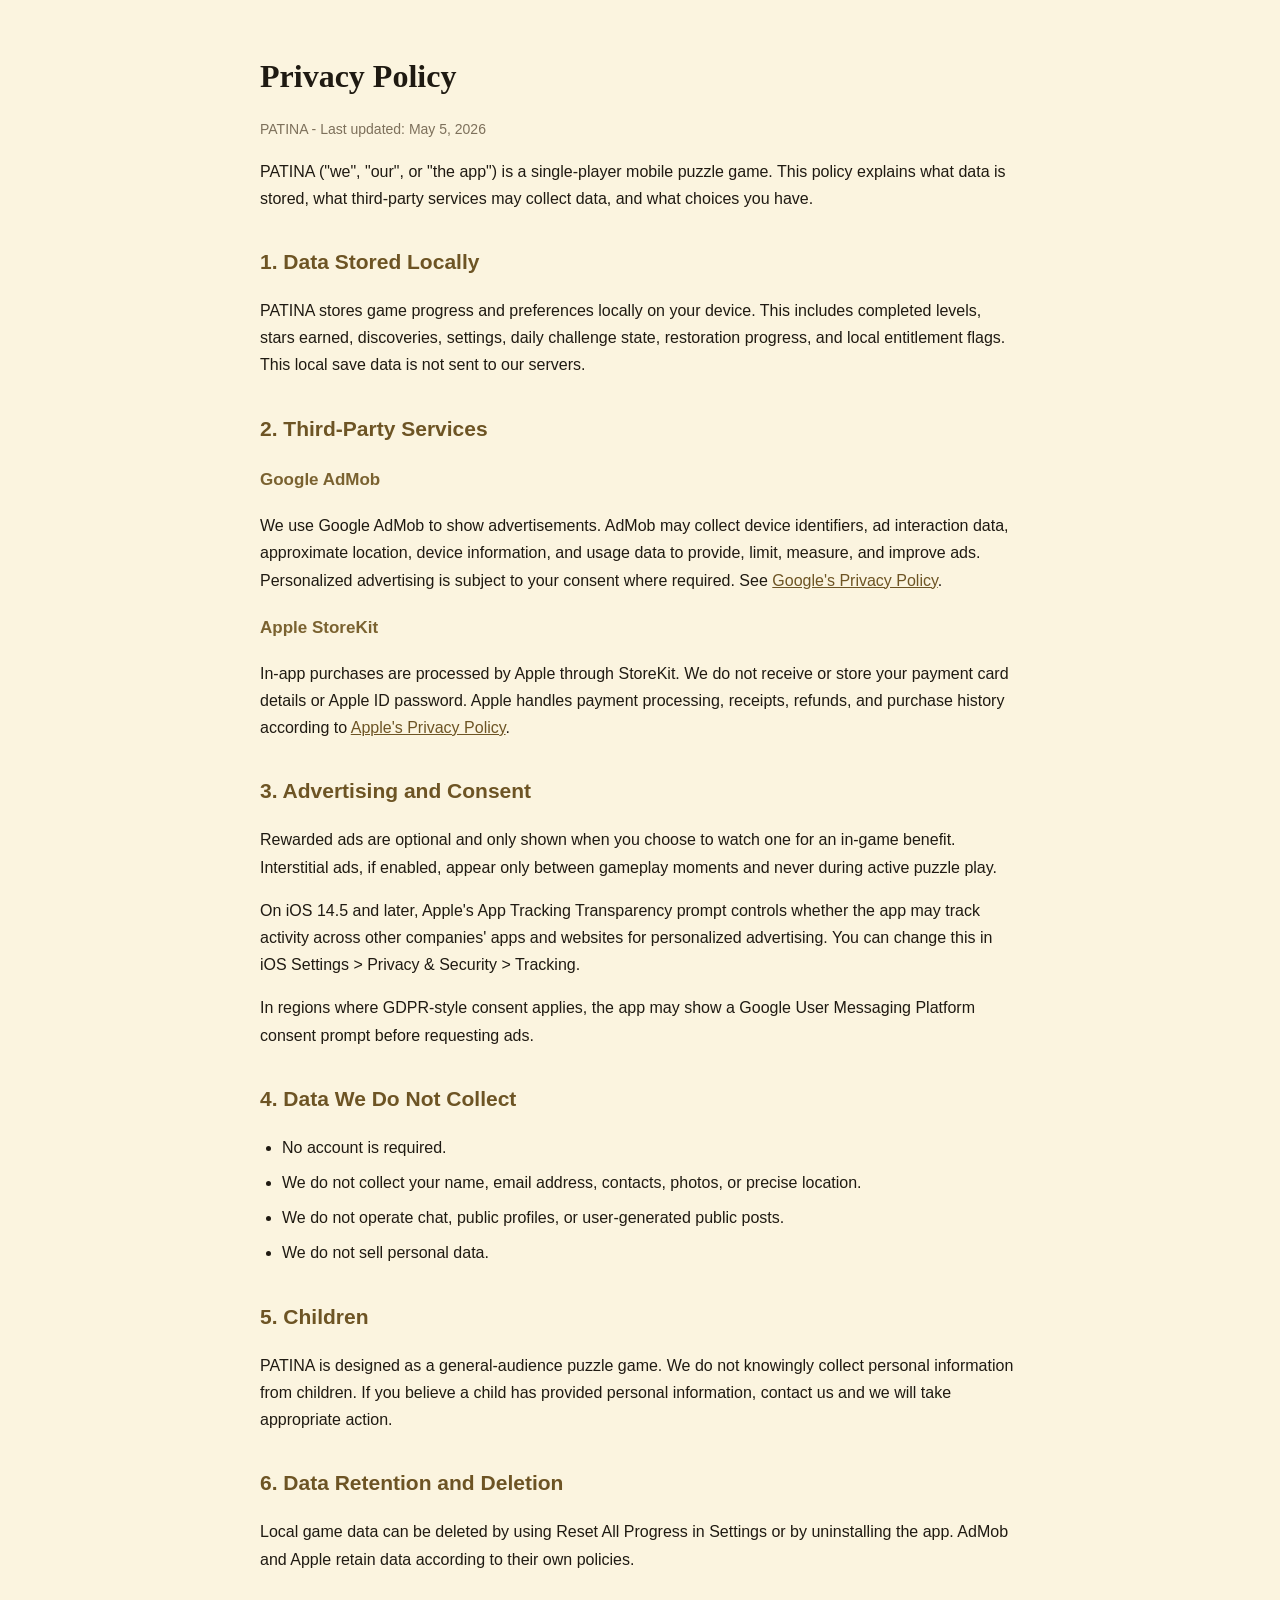
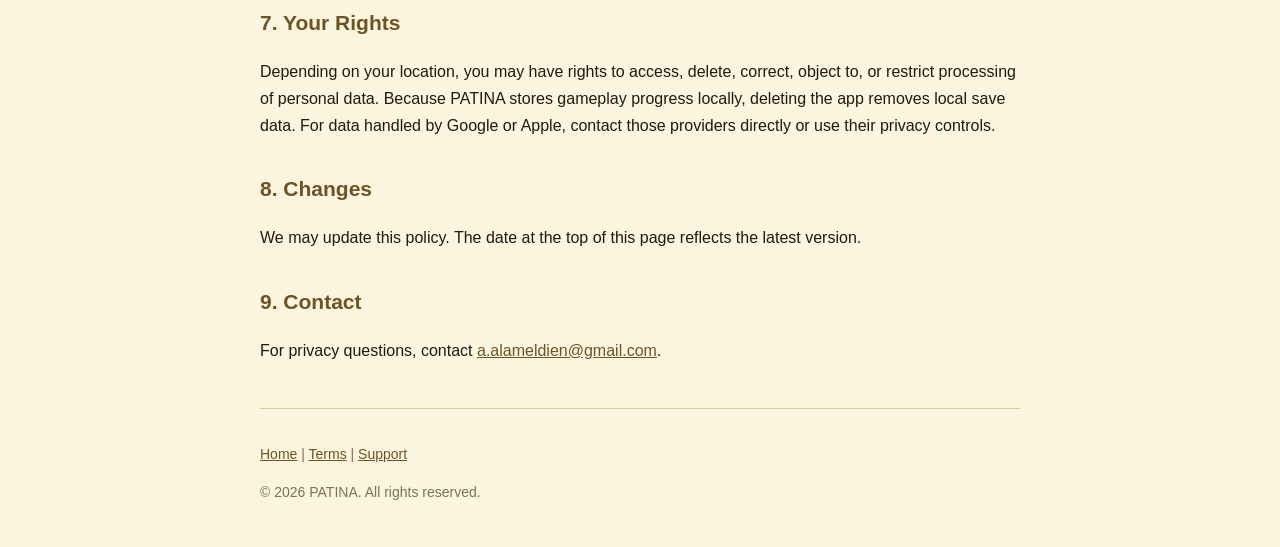
==== privacy/index.html @ a97fdf2d "Create index.html" ====
<!DOCTYPE html>
<html lang="en">
<head>
<meta charset="UTF-8">
<meta name="viewport" content="width=device-width, initial-scale=1.0">
<title>Privacy Policy - PATINA</title>
<meta name="description" content="Privacy Policy for PATINA, a tap-to-age restoration puzzle game.">
<style>
  body { font-family: -apple-system, BlinkMacSystemFont, "Segoe UI", Roboto, sans-serif; max-width: 760px; margin: 0 auto; padding: 28px 18px; color: #1f1a12; line-height: 1.7; background: #fbf4df; }
  h1 { font-family: Georgia, serif; font-size: 32px; margin-bottom: 4px; }
  h2 { font-size: 21px; margin-top: 32px; color: #6d5424; }
  h3 { font-size: 17px; margin-top: 20px; color: #7a6230; }
  a { color: #6d5424; }
  ul { padding-left: 22px; }
  li { margin-bottom: 8px; }
  .date, footer { color: #7d705b; font-size: 14px; }
  footer { margin-top: 44px; padding-top: 20px; border-top: 1px solid #d8c99e; }
</style>
</head>
<body>
<h1>Privacy Policy</h1>
<p class="date">PATINA - Last updated: May 5, 2026</p>

<p>PATINA ("we", "our", or "the app") is a single-player mobile puzzle game. This policy explains what data is stored, what third-party services may collect data, and what choices you have.</p>

<h2>1. Data Stored Locally</h2>
<p>PATINA stores game progress and preferences locally on your device. This includes completed levels, stars earned, discoveries, settings, daily challenge state, restoration progress, and local entitlement flags. This local save data is not sent to our servers.</p>

<h2>2. Third-Party Services</h2>
<h3>Google AdMob</h3>
<p>We use Google AdMob to show advertisements. AdMob may collect device identifiers, ad interaction data, approximate location, device information, and usage data to provide, limit, measure, and improve ads. Personalized advertising is subject to your consent where required. See <a href="https://policies.google.com/privacy">Google's Privacy Policy</a>.</p>

<h3>Apple StoreKit</h3>
<p>In-app purchases are processed by Apple through StoreKit. We do not receive or store your payment card details or Apple ID password. Apple handles payment processing, receipts, refunds, and purchase history according to <a href="https://www.apple.com/legal/privacy/">Apple's Privacy Policy</a>.</p>

<h2>3. Advertising and Consent</h2>
<p>Rewarded ads are optional and only shown when you choose to watch one for an in-game benefit. Interstitial ads, if enabled, appear only between gameplay moments and never during active puzzle play.</p>
<p>On iOS 14.5 and later, Apple's App Tracking Transparency prompt controls whether the app may track activity across other companies' apps and websites for personalized advertising. You can change this in iOS Settings &gt; Privacy &amp; Security &gt; Tracking.</p>
<p>In regions where GDPR-style consent applies, the app may show a Google User Messaging Platform consent prompt before requesting ads.</p>

<h2>4. Data We Do Not Collect</h2>
<ul>
  <li>No account is required.</li>
  <li>We do not collect your name, email address, contacts, photos, or precise location.</li>
  <li>We do not operate chat, public profiles, or user-generated public posts.</li>
  <li>We do not sell personal data.</li>
</ul>

<h2>5. Children</h2>
<p>PATINA is designed as a general-audience puzzle game. We do not knowingly collect personal information from children. If you believe a child has provided personal information, contact us and we will take appropriate action.</p>

<h2>6. Data Retention and Deletion</h2>
<p>Local game data can be deleted by using Reset All Progress in Settings or by uninstalling the app. AdMob and Apple retain data according to their own policies.</p>

<h2>7. Your Rights</h2>
<p>Depending on your location, you may have rights to access, delete, correct, object to, or restrict processing of personal data. Because PATINA stores gameplay progress locally, deleting the app removes local save data. For data handled by Google or Apple, contact those providers directly or use their privacy controls.</p>

<h2>8. Changes</h2>
<p>We may update this policy. The date at the top of this page reflects the latest version.</p>

<h2>9. Contact</h2>
<p>For privacy questions, contact <a href="mailto:a.alameldien@gmail.com">a.alameldien@gmail.com</a>.</p>

<footer>
  <p><a href="../">Home</a> | <a href="../terms/">Terms</a> | <a href="../support/">Support</a></p>
  <p>&copy; 2026 PATINA. All rights reserved.</p>
</footer>
</body>
</html>
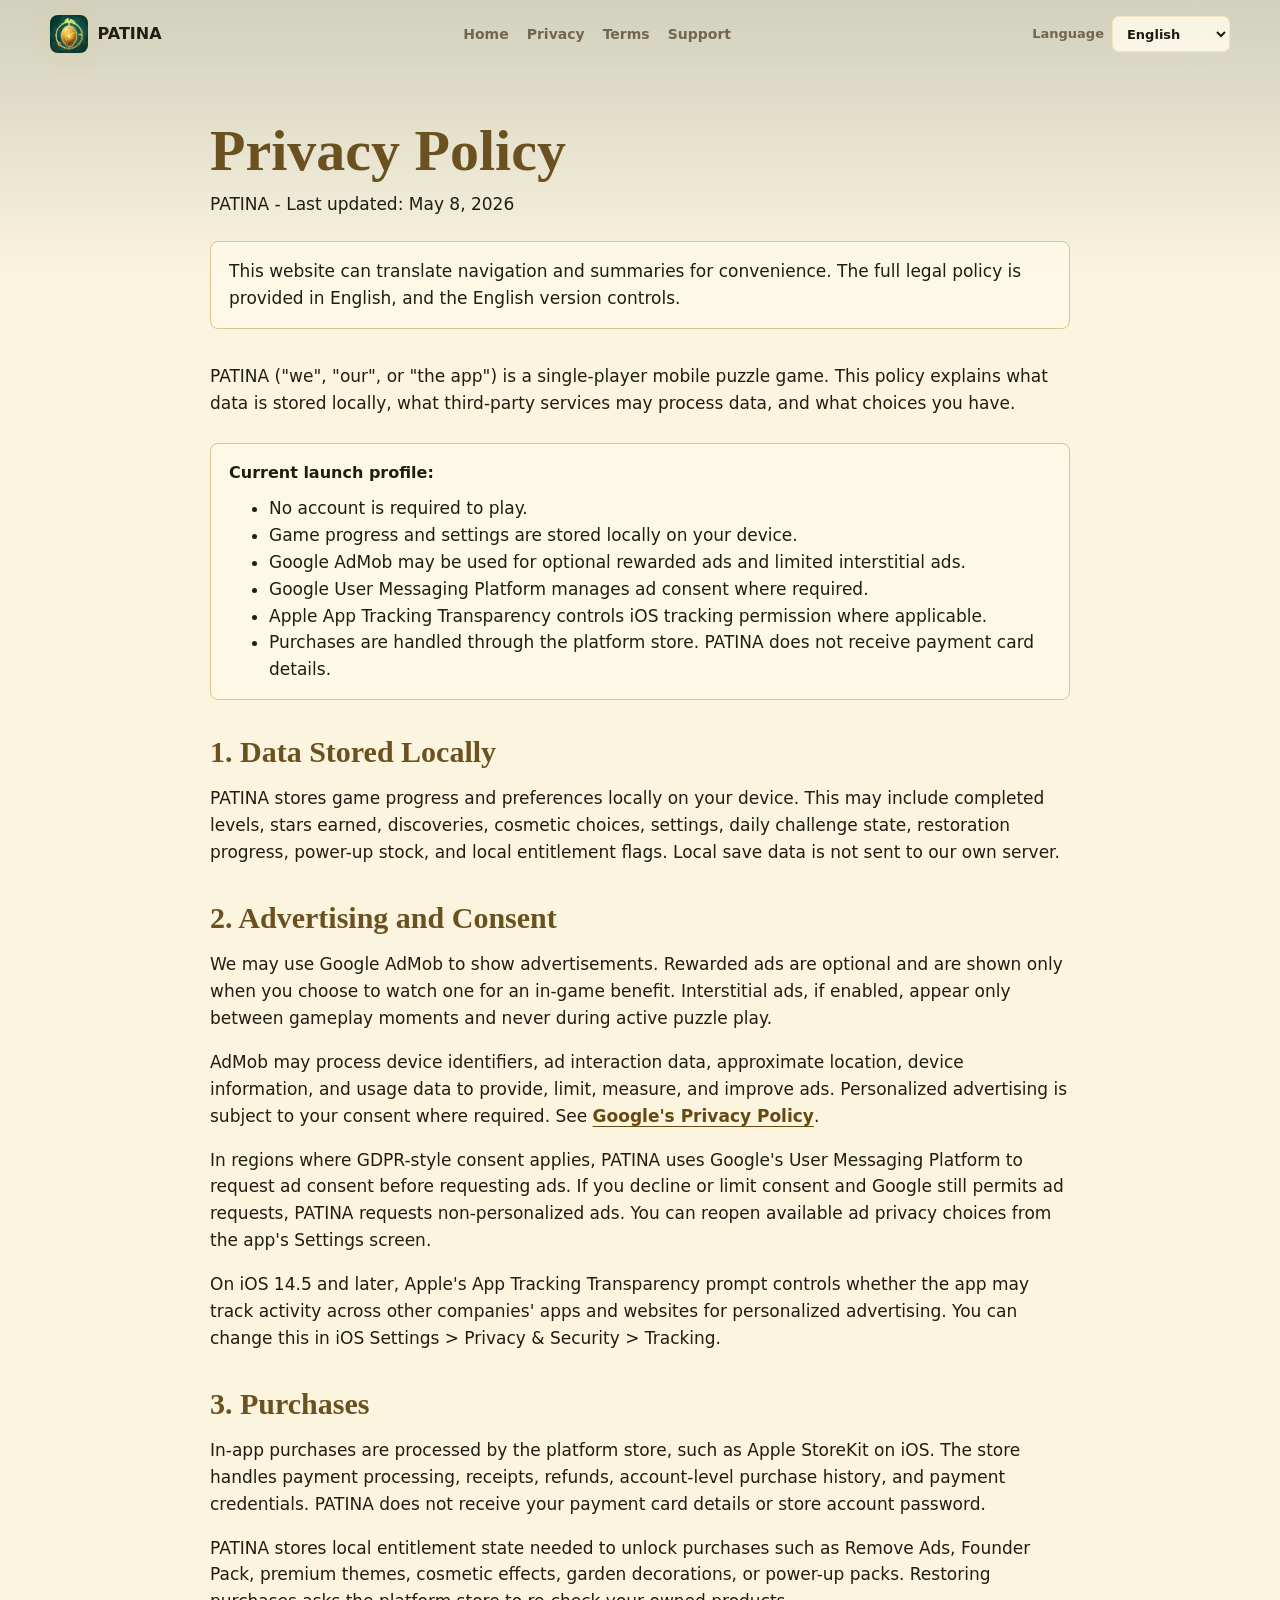
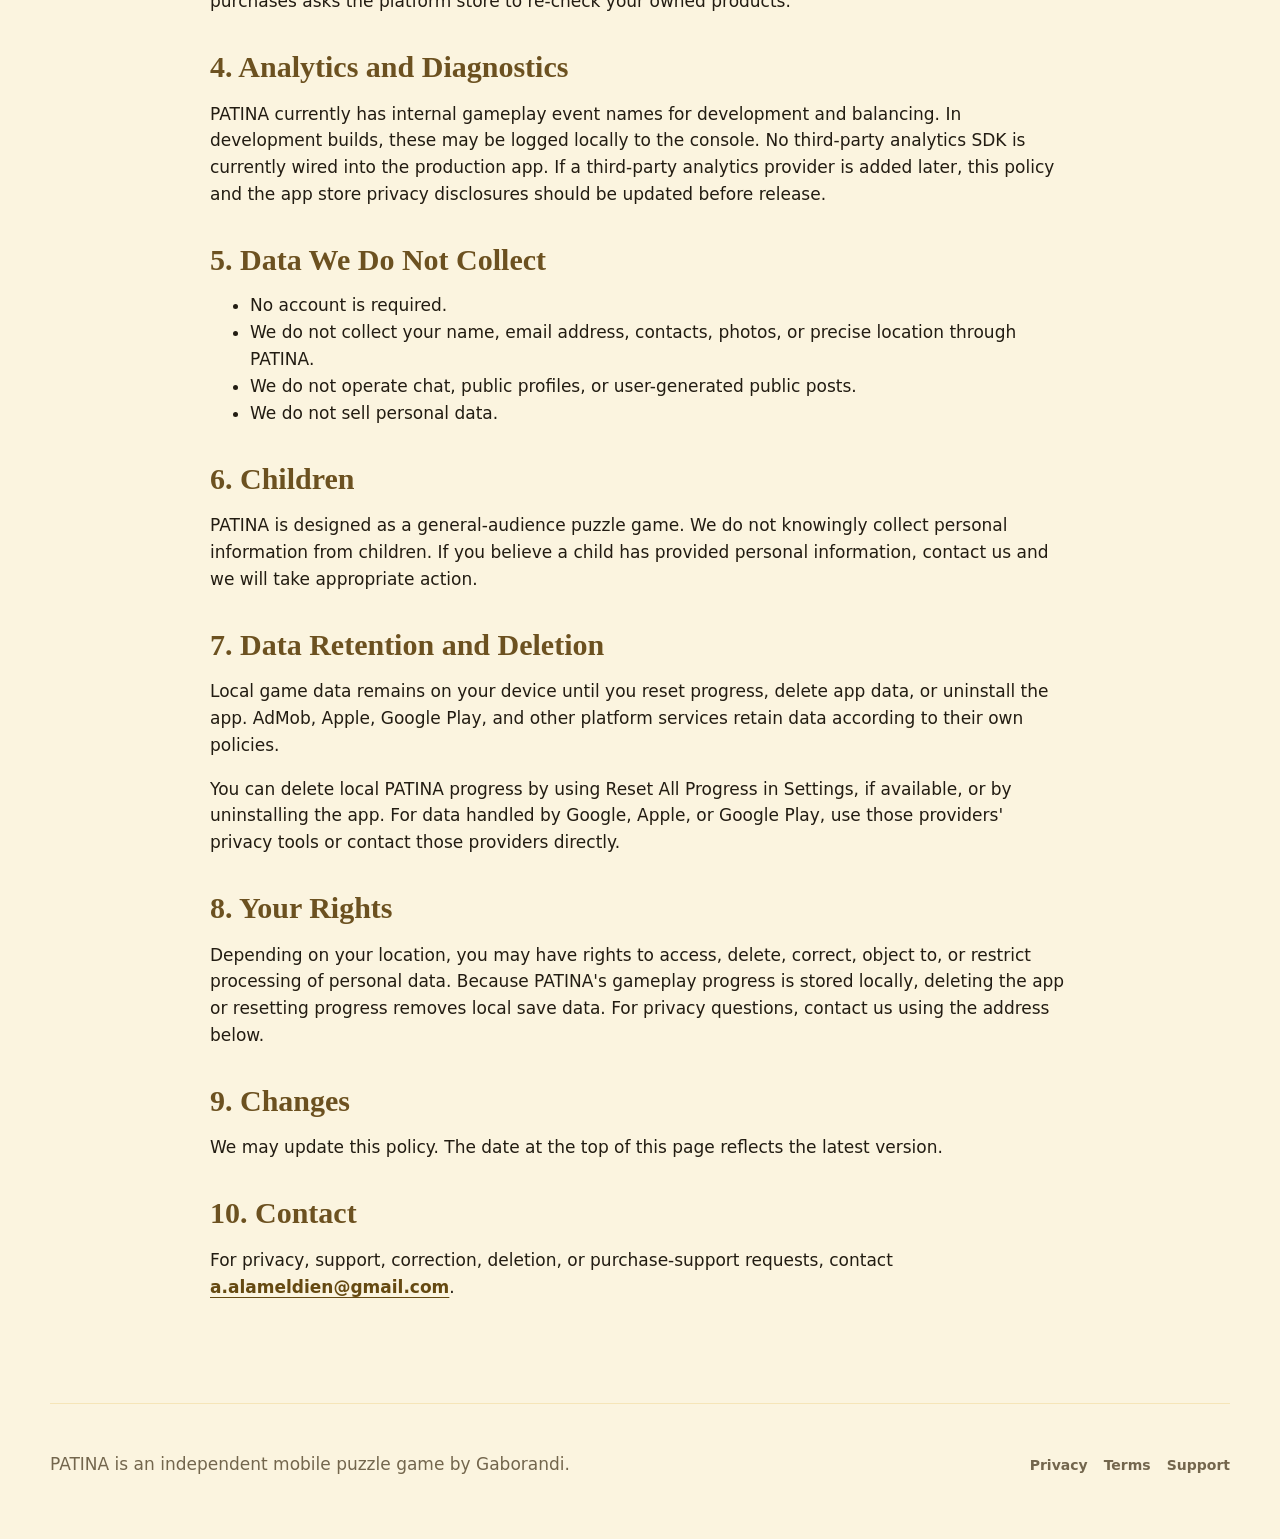
==== commit a31c9c1b: "Update PATINA privacy page" ====
--- a/privacy/index.html
+++ b/privacy/index.html
@@ -1,69 +1,114 @@
-<!DOCTYPE html>
+<!doctype html>
 <html lang="en">
 <head>
-<meta charset="UTF-8">
-<meta name="viewport" content="width=device-width, initial-scale=1.0">
-<title>Privacy Policy - PATINA</title>
-<meta name="description" content="Privacy Policy for PATINA, a tap-to-age restoration puzzle game.">
-<style>
-  body { font-family: -apple-system, BlinkMacSystemFont, "Segoe UI", Roboto, sans-serif; max-width: 760px; margin: 0 auto; padding: 28px 18px; color: #1f1a12; line-height: 1.7; background: #fbf4df; }
-  h1 { font-family: Georgia, serif; font-size: 32px; margin-bottom: 4px; }
-  h2 { font-size: 21px; margin-top: 32px; color: #6d5424; }
-  h3 { font-size: 17px; margin-top: 20px; color: #7a6230; }
-  a { color: #6d5424; }
-  ul { padding-left: 22px; }
-  li { margin-bottom: 8px; }
-  .date, footer { color: #7d705b; font-size: 14px; }
-  footer { margin-top: 44px; padding-top: 20px; border-top: 1px solid #d8c99e; }
-</style>
+  <meta charset="utf-8">
+  <meta name="viewport" content="width=device-width, initial-scale=1">
+  <meta name="theme-color" content="#fbf4df">
+  <meta name="description" content="Privacy Policy for PATINA, including local progress, Google AdMob, UMP consent, ATT, StoreKit purchases, and support choices.">
+  <title>Privacy Policy - PATINA</title>
+  <link rel="icon" href="../assets/patina-icon.png">
+  <link rel="stylesheet" href="../assets/site.css">
 </head>
-<body>
-<h1>Privacy Policy</h1>
-<p class="date">PATINA - Last updated: May 5, 2026</p>
+<body class="legal-page" data-title-key="legal.privacyDocumentTitle">
+  <a class="skip-link" href="#main" data-i18n="common.skip">Skip to content</a>
 
-<p>PATINA ("we", "our", or "the app") is a single-player mobile puzzle game. This policy explains what data is stored, what third-party services may collect data, and what choices you have.</p>
+  <header class="site-header">
+    <a class="brand" href="../" aria-label="PATINA home">
+      <img src="../assets/patina-icon.png" alt="" width="38" height="38">
+      <span>PATINA</span>
+    </a>
+    <nav class="site-nav" aria-label="Primary">
+      <a href="../" data-i18n="common.home">Home</a>
+      <a href="../privacy/" data-i18n="common.privacy">Privacy</a>
+      <a href="../terms/" data-i18n="common.terms">Terms</a>
+      <a href="../support/" data-i18n="common.support">Support</a>
+    </nav>
+    <label class="language-control">
+      <span data-i18n="common.language">Language</span>
+      <select data-language-select aria-label="Language">
+        <option value="en">English</option>
+        <option value="ar">العربية</option>
+        <option value="es">Español</option>
+        <option value="fr">Français</option>
+        <option value="de">Deutsch</option>
+        <option value="pt">Português</option>
+        <option value="it">Italiano</option>
+        <option value="ja">日本語</option>
+        <option value="ko">한국어</option>
+        <option value="zh">简体中文</option>
+      </select>
+    </label>
+  </header>
 
-<h2>1. Data Stored Locally</h2>
-<p>PATINA stores game progress and preferences locally on your device. This includes completed levels, stars earned, discoveries, settings, daily challenge state, restoration progress, and local entitlement flags. This local save data is not sent to our servers.</p>
+  <main id="main" class="legal-shell">
+    <h1 data-i18n="legal.privacyTitle">Privacy Policy</h1>
+    <p class="legal-date">PATINA - Last updated: May 8, 2026</p>
+    <p class="translation-note" data-i18n="common.translationNote">This website can translate navigation and summaries for convenience. The full legal policy is provided in English, and the English version controls.</p>
 
-<h2>2. Third-Party Services</h2>
-<h3>Google AdMob</h3>
-<p>We use Google AdMob to show advertisements. AdMob may collect device identifiers, ad interaction data, approximate location, device information, and usage data to provide, limit, measure, and improve ads. Personalized advertising is subject to your consent where required. See <a href="https://policies.google.com/privacy">Google's Privacy Policy</a>.</p>
+    <p>PATINA ("we", "our", or "the app") is a single-player mobile puzzle game. This policy explains what data is stored locally, what third-party services may process data, and what choices you have.</p>
 
-<h3>Apple StoreKit</h3>
-<p>In-app purchases are processed by Apple through StoreKit. We do not receive or store your payment card details or Apple ID password. Apple handles payment processing, receipts, refunds, and purchase history according to <a href="https://www.apple.com/legal/privacy/">Apple's Privacy Policy</a>.</p>
+    <div class="legal-summary" aria-label="Privacy summary">
+      <strong>Current launch profile:</strong>
+      <ul>
+        <li>No account is required to play.</li>
+        <li>Game progress and settings are stored locally on your device.</li>
+        <li>Google AdMob may be used for optional rewarded ads and limited interstitial ads.</li>
+        <li>Google User Messaging Platform manages ad consent where required.</li>
+        <li>Apple App Tracking Transparency controls iOS tracking permission where applicable.</li>
+        <li>Purchases are handled through the platform store. PATINA does not receive payment card details.</li>
+      </ul>
+    </div>
 
-<h2>3. Advertising and Consent</h2>
-<p>Rewarded ads are optional and only shown when you choose to watch one for an in-game benefit. Interstitial ads, if enabled, appear only between gameplay moments and never during active puzzle play.</p>
-<p>On iOS 14.5 and later, Apple's App Tracking Transparency prompt controls whether the app may track activity across other companies' apps and websites for personalized advertising. You can change this in iOS Settings &gt; Privacy &amp; Security &gt; Tracking.</p>
-<p>In regions where GDPR-style consent applies, the app may show a Google User Messaging Platform consent prompt before requesting ads.</p>
+    <h2>1. Data Stored Locally</h2>
+    <p>PATINA stores game progress and preferences locally on your device. This may include completed levels, stars earned, discoveries, cosmetic choices, settings, daily challenge state, restoration progress, power-up stock, and local entitlement flags. Local save data is not sent to our own server.</p>
 
-<h2>4. Data We Do Not Collect</h2>
-<ul>
-  <li>No account is required.</li>
-  <li>We do not collect your name, email address, contacts, photos, or precise location.</li>
-  <li>We do not operate chat, public profiles, or user-generated public posts.</li>
-  <li>We do not sell personal data.</li>
-</ul>
+    <h2>2. Advertising and Consent</h2>
+    <p>We may use Google AdMob to show advertisements. Rewarded ads are optional and are shown only when you choose to watch one for an in-game benefit. Interstitial ads, if enabled, appear only between gameplay moments and never during active puzzle play.</p>
+    <p>AdMob may process device identifiers, ad interaction data, approximate location, device information, and usage data to provide, limit, measure, and improve ads. Personalized advertising is subject to your consent where required. See <a href="https://policies.google.com/privacy">Google's Privacy Policy</a>.</p>
+    <p>In regions where GDPR-style consent applies, PATINA uses Google's User Messaging Platform to request ad consent before requesting ads. If you decline or limit consent and Google still permits ad requests, PATINA requests non-personalized ads. You can reopen available ad privacy choices from the app's Settings screen.</p>
+    <p>On iOS 14.5 and later, Apple's App Tracking Transparency prompt controls whether the app may track activity across other companies' apps and websites for personalized advertising. You can change this in iOS Settings &gt; Privacy &amp; Security &gt; Tracking.</p>
 
-<h2>5. Children</h2>
-<p>PATINA is designed as a general-audience puzzle game. We do not knowingly collect personal information from children. If you believe a child has provided personal information, contact us and we will take appropriate action.</p>
+    <h2>3. Purchases</h2>
+    <p>In-app purchases are processed by the platform store, such as Apple StoreKit on iOS. The store handles payment processing, receipts, refunds, account-level purchase history, and payment credentials. PATINA does not receive your payment card details or store account password.</p>
+    <p>PATINA stores local entitlement state needed to unlock purchases such as Remove Ads, Founder Pack, premium themes, cosmetic effects, garden decorations, or power-up packs. Restoring purchases asks the platform store to re-check your owned products.</p>
 
-<h2>6. Data Retention and Deletion</h2>
-<p>Local game data can be deleted by using Reset All Progress in Settings or by uninstalling the app. AdMob and Apple retain data according to their own policies.</p>
+    <h2>4. Analytics and Diagnostics</h2>
+    <p>PATINA currently has internal gameplay event names for development and balancing. In development builds, these may be logged locally to the console. No third-party analytics SDK is currently wired into the production app. If a third-party analytics provider is added later, this policy and the app store privacy disclosures should be updated before release.</p>
 
-<h2>7. Your Rights</h2>
-<p>Depending on your location, you may have rights to access, delete, correct, object to, or restrict processing of personal data. Because PATINA stores gameplay progress locally, deleting the app removes local save data. For data handled by Google or Apple, contact those providers directly or use their privacy controls.</p>
+    <h2>5. Data We Do Not Collect</h2>
+    <ul>
+      <li>No account is required.</li>
+      <li>We do not collect your name, email address, contacts, photos, or precise location through PATINA.</li>
+      <li>We do not operate chat, public profiles, or user-generated public posts.</li>
+      <li>We do not sell personal data.</li>
+    </ul>
 
-<h2>8. Changes</h2>
-<p>We may update this policy. The date at the top of this page reflects the latest version.</p>
+    <h2>6. Children</h2>
+    <p>PATINA is designed as a general-audience puzzle game. We do not knowingly collect personal information from children. If you believe a child has provided personal information, contact us and we will take appropriate action.</p>
 
-<h2>9. Contact</h2>
-<p>For privacy questions, contact <a href="mailto:a.alameldien@gmail.com">a.alameldien@gmail.com</a>.</p>
+    <h2>7. Data Retention and Deletion</h2>
+    <p>Local game data remains on your device until you reset progress, delete app data, or uninstall the app. AdMob, Apple, Google Play, and other platform services retain data according to their own policies.</p>
+    <p>You can delete local PATINA progress by using Reset All Progress in Settings, if available, or by uninstalling the app. For data handled by Google, Apple, or Google Play, use those providers' privacy tools or contact those providers directly.</p>
 
-<footer>
-  <p><a href="../">Home</a> | <a href="../terms/">Terms</a> | <a href="../support/">Support</a></p>
-  <p>&copy; 2026 PATINA. All rights reserved.</p>
-</footer>
+    <h2>8. Your Rights</h2>
+    <p>Depending on your location, you may have rights to access, delete, correct, object to, or restrict processing of personal data. Because PATINA's gameplay progress is stored locally, deleting the app or resetting progress removes local save data. For privacy questions, contact us using the address below.</p>
+
+    <h2>9. Changes</h2>
+    <p>We may update this policy. The date at the top of this page reflects the latest version.</p>
+
+    <h2>10. Contact</h2>
+    <p>For privacy, support, correction, deletion, or purchase-support requests, contact <a href="mailto:a.alameldien@gmail.com">a.alameldien@gmail.com</a>.</p>
+  </main>
+
+  <footer class="site-footer">
+    <p data-i18n="common.footer">PATINA is an independent mobile puzzle game by Gaborandi.</p>
+    <nav aria-label="Footer">
+      <a href="../privacy/" data-i18n="common.privacy">Privacy</a>
+      <a href="../terms/" data-i18n="common.terms">Terms</a>
+      <a href="../support/" data-i18n="common.support">Support</a>
+    </nav>
+  </footer>
+
+  <script src="../site.js"></script>
 </body>
 </html>
--- a/assets/site.css
+++ b/assets/site.css
@@ -0,0 +1,1082 @@
+:root {
+  color-scheme: dark light;
+  --ink: #f7efdc;
+  --ink-strong: #fff8d8;
+  --ink-soft: #d8c79d;
+  --muted: #a99a76;
+  --field: #071d1a;
+  --field-deep: #03110f;
+  --field-soft: #0d2d25;
+  --gold: #e7bf55;
+  --gold-soft: #f3df9b;
+  --leaf: #8fd66e;
+  --reef: #66c8c9;
+  --coral: #ef9c87;
+  --copper: #c98551;
+  --line: rgba(231, 191, 85, 0.28);
+  --panel: rgba(8, 31, 27, 0.82);
+  --paper: #fbf4df;
+  --paper-ink: #221c12;
+  --paper-muted: #73664d;
+  --paper-line: #d6c595;
+  --radius: 8px;
+  --shadow: 0 28px 80px rgba(0, 0, 0, 0.34);
+}
+
+* {
+  box-sizing: border-box;
+}
+
+html {
+  background: var(--field-deep);
+  scroll-behavior: smooth;
+}
+
+body {
+  margin: 0;
+  min-height: 100vh;
+  overflow-x: hidden;
+  color: var(--ink);
+  background:
+    linear-gradient(180deg, rgba(231, 191, 85, 0.14) 0, transparent 360px),
+    linear-gradient(180deg, var(--field) 0, var(--field-deep) 100%);
+  font-family: -apple-system, BlinkMacSystemFont, "Segoe UI", system-ui, sans-serif;
+  line-height: 1.58;
+}
+
+body::before {
+  position: fixed;
+  inset: 0;
+  z-index: -1;
+  content: "";
+  pointer-events: none;
+  background-image:
+    linear-gradient(rgba(243, 223, 155, 0.045) 1px, transparent 1px),
+    linear-gradient(90deg, rgba(143, 214, 110, 0.035) 1px, transparent 1px);
+  background-size: 38px 38px;
+  mask-image: linear-gradient(to bottom, black, transparent 82%);
+}
+
+body[dir="rtl"] {
+  font-family: -apple-system, BlinkMacSystemFont, "Segoe UI", Tahoma, Arial, sans-serif;
+}
+
+a {
+  color: inherit;
+}
+
+h1,
+h2,
+h3,
+p,
+li {
+  overflow-wrap: anywhere;
+}
+
+h1,
+h2,
+h3 {
+  letter-spacing: 0;
+}
+
+.skip-link {
+  position: absolute;
+  top: -48px;
+  left: 18px;
+  z-index: 40;
+  padding: 10px 14px;
+  border-radius: var(--radius);
+  color: var(--field-deep);
+  background: var(--gold-soft);
+  font-weight: 800;
+  text-decoration: none;
+}
+
+.skip-link:focus {
+  top: 18px;
+}
+
+.site-header,
+.site-footer,
+.hero-inner,
+.section-block,
+.legal-shell {
+  width: min(1180px, calc(100% - 32px));
+  margin: 0 auto;
+}
+
+.site-header,
+.site-footer {
+  display: flex;
+  align-items: center;
+  justify-content: space-between;
+  gap: 20px;
+}
+
+.site-header {
+  position: sticky;
+  top: 0;
+  z-index: 30;
+  padding: 15px 0;
+  backdrop-filter: blur(18px);
+}
+
+.brand {
+  display: inline-flex;
+  align-items: center;
+  gap: 10px;
+  color: var(--ink-strong);
+  font-weight: 900;
+  text-decoration: none;
+}
+
+.brand img {
+  display: block;
+  width: 38px;
+  height: 38px;
+  border-radius: 8px;
+  box-shadow: 0 0 22px rgba(231, 191, 85, 0.22);
+}
+
+.site-nav {
+  display: flex;
+  align-items: center;
+  gap: 18px;
+  color: var(--ink-soft);
+  font-size: 14px;
+  font-weight: 760;
+}
+
+.site-nav a,
+.site-footer a {
+  text-decoration: none;
+}
+
+.site-nav a:hover,
+.site-footer a:hover {
+  color: var(--gold-soft);
+  text-decoration: underline;
+  text-underline-offset: 4px;
+}
+
+.language-control {
+  display: inline-flex;
+  align-items: center;
+  gap: 8px;
+  color: var(--ink-soft);
+  font-size: 13px;
+  font-weight: 740;
+}
+
+.language-control select {
+  max-width: 154px;
+  min-height: 36px;
+  border: 1px solid var(--line);
+  border-radius: 7px;
+  padding: 0 10px;
+  color: var(--ink);
+  background: rgba(5, 20, 17, 0.92);
+  font: inherit;
+}
+
+.hero {
+  position: relative;
+  isolation: isolate;
+  min-height: calc(100vh - 74px);
+  background:
+    linear-gradient(90deg, rgba(3, 17, 15, 0.96), rgba(3, 17, 15, 0.84) 46%, rgba(3, 17, 15, 0.45)),
+    linear-gradient(180deg, rgba(231, 191, 85, 0.1), rgba(3, 17, 15, 0.7)),
+    url("patina-worlds-strip.png") center bottom / cover no-repeat;
+}
+
+.hero::after {
+  position: absolute;
+  inset: auto 0 0;
+  z-index: -1;
+  height: 34%;
+  content: "";
+  background: linear-gradient(180deg, transparent, var(--field-deep));
+}
+
+.hero-inner {
+  display: grid;
+  grid-template-columns: minmax(0, 0.95fr) minmax(360px, 0.8fr);
+  align-items: center;
+  gap: clamp(28px, 5vw, 74px);
+  min-height: calc(100vh - 74px);
+  padding: 58px 0 88px;
+}
+
+.hero-copy {
+  width: 100%;
+  max-width: 640px;
+  min-width: 0;
+}
+
+body[dir="rtl"] .hero {
+  background:
+    linear-gradient(270deg, rgba(3, 17, 15, 0.96), rgba(3, 17, 15, 0.84) 46%, rgba(3, 17, 15, 0.45)),
+    linear-gradient(180deg, rgba(231, 191, 85, 0.1), rgba(3, 17, 15, 0.7)),
+    url("patina-worlds-strip.png") center bottom / cover no-repeat;
+}
+
+body[dir="rtl"] .hero-copy {
+  margin-right: 0;
+  margin-left: auto;
+  text-align: right;
+}
+
+.hero-stage {
+  position: relative;
+  min-height: 680px;
+}
+
+.phone-stack {
+  position: relative;
+  width: min(100%, 470px);
+  height: 680px;
+  margin-inline-start: auto;
+}
+
+.phone-frame {
+  position: relative;
+  overflow: hidden;
+  margin: 0;
+  border: 8px solid #11130f;
+  border-radius: 34px;
+  background: #11130f;
+  box-shadow: 0 30px 80px rgba(0, 0, 0, 0.45);
+}
+
+.phone-frame::before {
+  position: absolute;
+  top: 10px;
+  left: 50%;
+  z-index: 2;
+  width: 92px;
+  height: 27px;
+  content: "";
+  transform: translateX(-50%);
+  border-radius: 16px;
+  background: #070807;
+}
+
+.phone-frame img {
+  display: block;
+  width: 100%;
+  height: auto;
+}
+
+.phone-main {
+  position: absolute;
+  right: 46px;
+  bottom: 0;
+  z-index: 3;
+  width: 260px;
+}
+
+.phone-menu,
+.phone-garden {
+  position: absolute;
+  width: 194px;
+  border-width: 7px;
+  border-radius: 28px;
+  opacity: 0.94;
+}
+
+.phone-menu {
+  top: 24px;
+  left: 0;
+  transform: rotate(-7deg);
+}
+
+.phone-garden {
+  right: 0;
+  top: 4px;
+  transform: rotate(7deg);
+}
+
+body[dir="rtl"] .phone-stack {
+  margin-inline: auto 0;
+}
+
+.eyebrow {
+  margin: 0 0 12px;
+  color: var(--leaf);
+  font-size: 13px;
+  font-weight: 850;
+  letter-spacing: 0;
+  text-transform: uppercase;
+}
+
+h1 {
+  max-width: 9ch;
+  margin: 0;
+  color: var(--gold-soft);
+  font-family: Georgia, "Times New Roman", serif;
+  font-size: 82px;
+  line-height: 0.94;
+  text-shadow: 0 0 30px rgba(231, 191, 85, 0.22);
+}
+
+.tagline {
+  margin: 14px 0 0;
+  color: var(--gold);
+  font-size: 22px;
+  font-weight: 740;
+}
+
+.lede {
+  max-width: 620px;
+  margin: 24px 0 0;
+  color: #e5d8b8;
+  font-size: 22px;
+  line-height: 1.36;
+}
+
+.hero-actions,
+.link-row {
+  display: flex;
+  flex-wrap: wrap;
+  gap: 12px;
+}
+
+.hero-actions {
+  margin-top: 34px;
+}
+
+.button {
+  display: inline-flex;
+  align-items: center;
+  justify-content: center;
+  min-height: 48px;
+  border: 1px solid var(--line);
+  border-radius: var(--radius);
+  padding: 0 18px;
+  font-weight: 850;
+  text-decoration: none;
+}
+
+.button.primary {
+  border-color: var(--gold);
+  color: #161006;
+  background: var(--gold);
+  box-shadow: 0 0 24px rgba(231, 191, 85, 0.18);
+}
+
+.button.secondary {
+  color: var(--ink);
+  background: rgba(8, 31, 27, 0.76);
+}
+
+.trust-strip {
+  display: grid;
+  grid-template-columns: repeat(3, minmax(0, 1fr));
+  gap: 12px;
+  margin: 44px 0 0;
+}
+
+.trust-strip div {
+  border-top: 2px solid var(--gold);
+  padding-top: 12px;
+}
+
+.trust-strip dt {
+  color: var(--ink-strong);
+  font-size: 13px;
+  font-weight: 900;
+}
+
+.trust-strip dd {
+  margin: 3px 0 0;
+  color: var(--ink-soft);
+  font-size: 13px;
+}
+
+.section-block {
+  padding: 74px 0;
+}
+
+.section-heading {
+  max-width: 760px;
+  min-width: 0;
+}
+
+h2 {
+  margin: 0;
+  color: var(--gold-soft);
+  font-family: Georgia, "Times New Roman", serif;
+  font-size: 42px;
+  line-height: 1.08;
+}
+
+h3 {
+  margin: 0 0 8px;
+  color: var(--ink-strong);
+  font-size: 21px;
+  line-height: 1.18;
+}
+
+p,
+li {
+  font-size: 17px;
+}
+
+.feature-grid,
+.policy-grid {
+  display: grid;
+  grid-template-columns: repeat(3, minmax(0, 1fr));
+  gap: 16px;
+  margin-top: 34px;
+}
+
+.feature-grid article,
+.policy-grid article,
+.support-panel {
+  border: 1px solid var(--line);
+  border-radius: var(--radius);
+  background: var(--panel);
+}
+
+.feature-grid article,
+.policy-grid article {
+  min-height: 220px;
+  padding: 24px;
+}
+
+.feature-grid p,
+.policy-grid p {
+  color: #d7c9a7;
+}
+
+.section-intro {
+  max-width: 760px;
+  margin: 18px 0 0;
+  color: #dfd0ad;
+}
+
+.mechanic-grid {
+  display: grid;
+  grid-template-columns: repeat(3, minmax(0, 1fr));
+  gap: 16px;
+  margin-top: 34px;
+}
+
+.mechanic-card,
+.premium-card {
+  border: 1px solid var(--line);
+  border-radius: var(--radius);
+  background: rgba(8, 31, 27, 0.78);
+}
+
+.mechanic-card {
+  min-height: 360px;
+  padding: 18px;
+}
+
+.mechanic-art {
+  display: block;
+  width: 100%;
+  aspect-ratio: 52 / 17;
+  object-fit: cover;
+  border-radius: 8px;
+  background: rgba(255, 247, 221, 0.14);
+}
+
+.mechanic-card h3 {
+  margin-top: 22px;
+}
+
+.mechanic-card p,
+.premium-card p,
+.timeline-list p,
+.showcase-copy li {
+  color: #d7c9a7;
+}
+
+.age-card {
+  border-color: rgba(143, 214, 110, 0.34);
+}
+
+.cascade-card {
+  border-color: rgba(102, 200, 201, 0.34);
+}
+
+.restore-card {
+  border-color: rgba(239, 156, 135, 0.34);
+}
+
+.showcase-row,
+.restoration-layout {
+  display: grid;
+  align-items: center;
+  grid-template-columns: minmax(240px, 360px) minmax(0, 1fr);
+  gap: clamp(28px, 5vw, 72px);
+  margin-top: 70px;
+}
+
+.showcase-phone,
+.restoration-phone {
+  width: min(100%, 315px);
+  margin: 0 auto;
+}
+
+.showcase-copy {
+  max-width: 620px;
+}
+
+.check-list {
+  display: grid;
+  gap: 12px;
+  margin: 28px 0 0;
+  padding: 0;
+  list-style: none;
+}
+
+.check-list li {
+  position: relative;
+  padding-left: 30px;
+}
+
+.check-list li::before {
+  position: absolute;
+  top: 2px;
+  left: 0;
+  width: 18px;
+  height: 18px;
+  content: "";
+  border-radius: 50%;
+  background:
+    linear-gradient(135deg, rgba(255, 255, 255, 0.38), transparent),
+    var(--gold);
+}
+
+body[dir="rtl"] .check-list li {
+  padding-right: 30px;
+  padding-left: 0;
+}
+
+body[dir="rtl"] .check-list li::before {
+  right: 0;
+  left: auto;
+}
+
+.worlds-section {
+  border-top: 1px solid var(--line);
+}
+
+.world-strip {
+  display: block;
+  width: 100%;
+  margin-top: 34px;
+  border: 1px solid var(--line);
+  border-radius: var(--radius);
+  box-shadow: var(--shadow);
+}
+
+.world-grid {
+  display: grid;
+  grid-template-columns: repeat(4, minmax(0, 1fr));
+  gap: 14px;
+  margin-top: 18px;
+}
+
+.world-card {
+  position: relative;
+  overflow: hidden;
+  min-height: 250px;
+  border: 1px solid rgba(255, 244, 208, 0.24);
+  border-radius: var(--radius);
+  padding: 22px;
+  background-position: center;
+  background-size: cover;
+  box-shadow: 0 18px 50px rgba(0, 0, 0, 0.2);
+}
+
+.world-card::before {
+  position: absolute;
+  inset: 0;
+  content: "";
+  background: linear-gradient(180deg, rgba(3, 17, 15, 0.22), rgba(3, 17, 15, 0.86));
+}
+
+.world-card > * {
+  position: relative;
+}
+
+.world-card span,
+.premium-card span {
+  color: var(--gold-soft);
+  font-size: 12px;
+  font-weight: 900;
+  letter-spacing: 0;
+  text-transform: uppercase;
+}
+
+.world-card h3 {
+  margin-top: 128px;
+}
+
+.world-card p {
+  margin-bottom: 0;
+  color: #efe0bc;
+}
+
+.world-garden {
+  background-image: url("garden.jpg");
+}
+
+.world-temple {
+  background-image: url("temple.jpg");
+}
+
+.world-workshop {
+  background-image: url("industrial.jpg");
+}
+
+.world-reef {
+  background-image: url("underwater.jpg");
+}
+
+.restoration-section {
+  background:
+    linear-gradient(180deg, rgba(231, 191, 85, 0.07), rgba(102, 200, 201, 0.06)),
+    rgba(3, 17, 15, 0.36);
+}
+
+.timeline-list {
+  display: grid;
+  gap: 12px;
+  margin-top: 30px;
+}
+
+.timeline-list div {
+  border-left: 4px solid var(--gold);
+  padding: 14px 18px;
+  background: rgba(8, 31, 27, 0.66);
+}
+
+.timeline-list strong {
+  color: var(--ink-strong);
+  font-size: 17px;
+}
+
+.timeline-list p {
+  margin: 4px 0 0;
+}
+
+body[dir="rtl"] .timeline-list div {
+  border-right: 4px solid var(--gold);
+  border-left: 0;
+}
+
+.premium-band {
+  border-top: 1px solid var(--line);
+  border-bottom: 1px solid var(--line);
+}
+
+.premium-grid {
+  display: grid;
+  grid-template-columns: repeat(4, minmax(0, 1fr));
+  gap: 14px;
+  margin-top: 34px;
+}
+
+.premium-card {
+  position: relative;
+  overflow: hidden;
+  min-height: 260px;
+  padding: 24px;
+}
+
+.premium-card::before {
+  position: absolute;
+  inset: 0;
+  content: "";
+  opacity: 0.34;
+}
+
+.premium-card > * {
+  position: relative;
+}
+
+.premium-card h3 {
+  margin-top: 88px;
+}
+
+.golden-card::before {
+  background:
+    linear-gradient(180deg, rgba(231, 191, 85, 0.22), rgba(8, 31, 27, 0.1)),
+    url("patina-screen-garden.png") center top / cover no-repeat;
+}
+
+.bloom-card::before {
+  background:
+    linear-gradient(180deg, rgba(143, 214, 110, 0.24), rgba(8, 31, 27, 0.2)),
+    url("patina-mechanic-cascade.png") center top / cover no-repeat;
+}
+
+.founder-card::before {
+  background:
+    linear-gradient(180deg, rgba(239, 156, 135, 0.24), rgba(8, 31, 27, 0.2)),
+    url("patina-screen-menu.png") center top / cover no-repeat;
+}
+
+.seasonal-card::before {
+  background:
+    linear-gradient(180deg, rgba(102, 200, 201, 0.24), rgba(8, 31, 27, 0.2)),
+    url("underwater.jpg") center top / cover no-repeat;
+}
+
+.trust-section {
+  padding-bottom: 96px;
+}
+
+.trust-actions {
+  margin-top: 26px;
+}
+
+.proof-list {
+  display: grid;
+  gap: 14px;
+  max-width: 820px;
+  margin-top: 30px;
+}
+
+.proof-list p {
+  margin: 0;
+  border-left: 4px solid var(--gold);
+  padding: 16px 18px;
+  color: #e2d2ae;
+  background: rgba(8, 31, 27, 0.62);
+}
+
+body[dir="rtl"] .proof-list p {
+  border-right: 4px solid var(--gold);
+  border-left: 0;
+}
+
+.site-footer {
+  padding: 30px 0 44px;
+  border-top: 1px solid var(--line);
+  color: var(--ink-soft);
+  font-size: 14px;
+}
+
+.site-footer nav {
+  display: flex;
+  gap: 16px;
+  font-weight: 750;
+}
+
+.legal-page {
+  color: var(--paper-ink);
+  background:
+    linear-gradient(180deg, rgba(13, 45, 37, 0.18) 0, transparent 280px),
+    var(--paper);
+}
+
+.legal-page::before {
+  opacity: 0.26;
+}
+
+.legal-page .site-header,
+.legal-page .site-footer {
+  color: var(--paper-ink);
+}
+
+.legal-page .brand {
+  color: var(--paper-ink);
+}
+
+.legal-page .site-nav,
+.legal-page .language-control,
+.legal-page .site-footer {
+  color: var(--paper-muted);
+}
+
+.legal-page .language-control select {
+  color: var(--paper-ink);
+  background: rgba(255, 251, 235, 0.86);
+}
+
+.legal-shell {
+  max-width: 860px;
+  padding: 56px 0 86px;
+}
+
+.legal-shell h1 {
+  max-width: none;
+  color: #6c5120;
+  font-size: 58px;
+  text-shadow: none;
+}
+
+.legal-shell h2 {
+  margin-top: 36px;
+  color: #6c5120;
+  font-size: 30px;
+}
+
+.legal-shell h3 {
+  margin-top: 22px;
+  color: #765d2b;
+}
+
+.legal-shell p,
+.legal-shell li {
+  color: var(--paper-ink);
+}
+
+.legal-shell a {
+  color: #654911;
+  font-weight: 780;
+  text-underline-offset: 4px;
+}
+
+.legal-date {
+  margin: 12px 0 24px;
+  color: var(--paper-muted);
+}
+
+.translation-note,
+.legal-summary,
+.support-panel {
+  border: 1px solid var(--paper-line);
+  border-radius: var(--radius);
+  background: rgba(255, 251, 235, 0.72);
+}
+
+.translation-note,
+.legal-summary {
+  padding: 16px 18px;
+}
+
+.translation-note {
+  margin: 24px 0 34px;
+}
+
+.legal-summary {
+  margin: 26px 0 8px;
+}
+
+.legal-summary ul {
+  margin: 10px 0 0;
+}
+
+.support-grid {
+  display: grid;
+  grid-template-columns: repeat(2, minmax(0, 1fr));
+  gap: 16px;
+  margin-top: 26px;
+}
+
+.support-panel {
+  padding: 22px;
+}
+
+.support-email {
+  display: inline-flex;
+  margin: 20px 0 8px;
+  padding: 14px 18px;
+  border: 1px solid var(--paper-line);
+  border-radius: var(--radius);
+  background: rgba(255, 251, 235, 0.8);
+  font-weight: 850;
+}
+
+@media (max-width: 900px) {
+  .site-header {
+    flex-wrap: wrap;
+  }
+
+  .site-nav {
+    order: 3;
+    width: 100%;
+    min-width: 0;
+    justify-content: flex-start;
+    overflow-x: auto;
+    padding-bottom: 4px;
+  }
+
+  .hero {
+    min-height: 0;
+    background:
+      linear-gradient(180deg, rgba(3, 17, 15, 0.9), rgba(3, 17, 15, 0.74)),
+      url("patina-worlds-strip.png") center bottom / cover no-repeat;
+  }
+
+  body[dir="rtl"] .hero {
+    background:
+      linear-gradient(180deg, rgba(3, 17, 15, 0.9), rgba(3, 17, 15, 0.74)),
+      url("patina-worlds-strip.png") center bottom / cover no-repeat;
+  }
+
+  .hero-inner {
+    grid-template-columns: 1fr;
+    min-height: 0;
+    padding-top: 48px;
+    overflow: hidden;
+  }
+
+  .hero-stage {
+    min-height: 580px;
+  }
+
+  .phone-stack {
+    height: 580px;
+    margin: 0 auto;
+  }
+
+  .phone-main {
+    right: calc(50% - 138px);
+    width: 252px;
+  }
+
+  .phone-menu,
+  .phone-garden {
+    width: 170px;
+  }
+
+  .mechanic-grid,
+  .world-grid,
+  .premium-grid,
+  .showcase-row,
+  .restoration-layout {
+    grid-template-columns: 1fr;
+  }
+
+  .world-card h3,
+  .premium-card h3 {
+    margin-top: 96px;
+  }
+
+  h1 {
+    font-size: 58px;
+  }
+
+  .feature-grid,
+  .policy-grid,
+  .support-grid {
+    grid-template-columns: 1fr;
+  }
+}
+
+@media (max-width: 560px) {
+  .site-header,
+  .site-footer,
+  .hero-inner,
+  .section-block,
+  .legal-shell {
+    width: calc(100vw - 24px);
+    max-width: 1180px;
+  }
+
+  .language-control {
+    display: grid;
+    grid-template-columns: 1fr;
+    width: min(100%, 340px);
+    gap: 8px;
+    justify-content: stretch;
+  }
+
+  .language-control select {
+    width: 160px;
+    max-width: 100%;
+    justify-self: start;
+  }
+
+  .brand {
+    width: 100%;
+  }
+
+  h1,
+  .legal-shell h1 {
+    font-size: 42px;
+  }
+
+  h2,
+  .legal-shell h2 {
+    font-size: 28px;
+  }
+
+  .lede {
+    width: 100%;
+    max-width: 340px;
+    font-size: 19px;
+  }
+
+  .site-nav {
+    flex-wrap: wrap;
+    max-width: 340px;
+    gap: 10px 16px;
+    overflow-x: visible;
+  }
+
+  .hero-actions,
+  .link-row {
+    flex-direction: column;
+    max-width: 340px;
+  }
+
+  .button {
+    width: 100%;
+    max-width: 340px;
+  }
+
+  .trust-strip {
+    grid-template-columns: 1fr;
+    max-width: 340px;
+  }
+
+  .hero-stage {
+    min-height: 500px;
+    overflow: hidden;
+  }
+
+  .phone-stack {
+    width: 100%;
+    height: 500px;
+  }
+
+  .phone-main {
+    right: calc(50% - 116px);
+    width: 230px;
+  }
+
+  .phone-menu,
+  .phone-garden {
+    width: 136px;
+    border-width: 6px;
+    border-radius: 24px;
+  }
+
+  .phone-menu {
+    left: 4px;
+    top: 36px;
+  }
+
+  .phone-garden {
+    right: 4px;
+    top: 18px;
+  }
+
+  .phone-frame::before {
+    width: 72px;
+    height: 22px;
+  }
+
+  .mechanic-card,
+  .premium-card {
+    min-height: 0;
+  }
+
+  .section-block {
+    padding: 56px 0;
+  }
+
+  .site-footer {
+    align-items: flex-start;
+    flex-direction: column;
+  }
+}
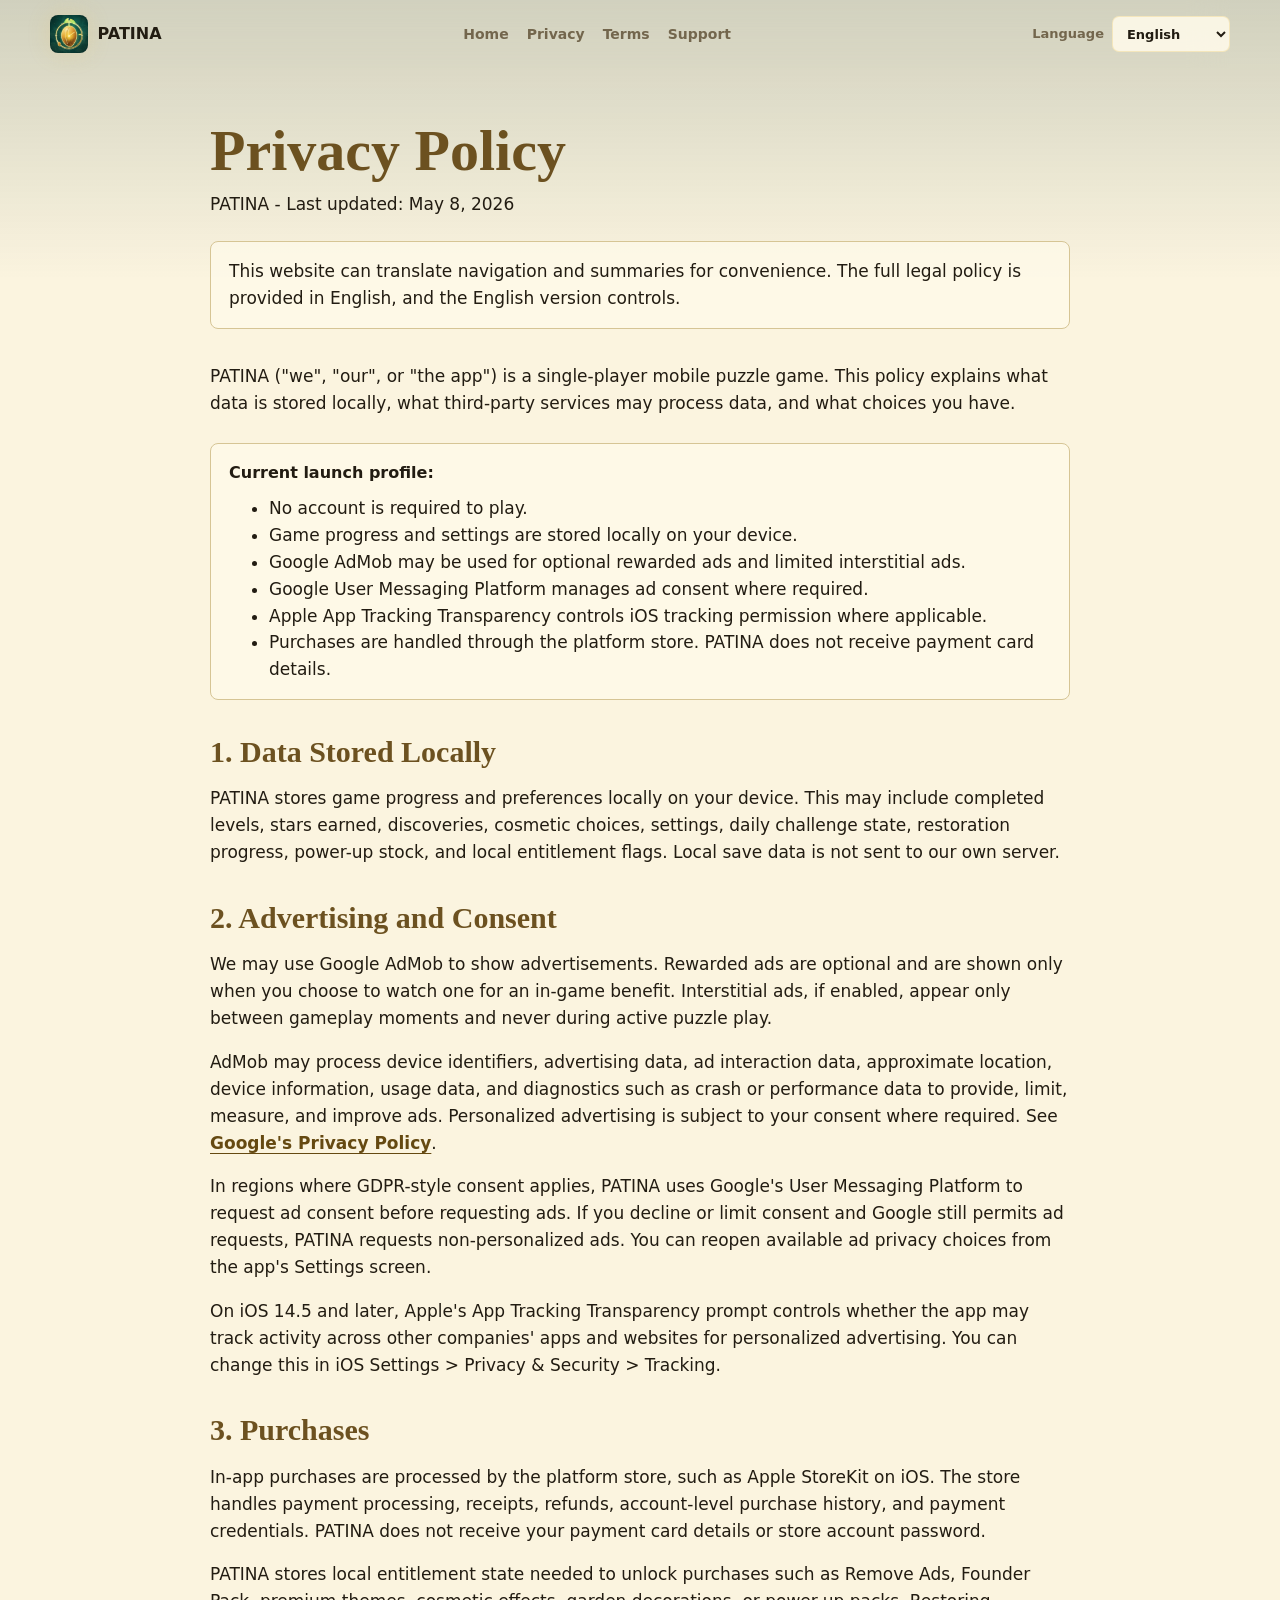
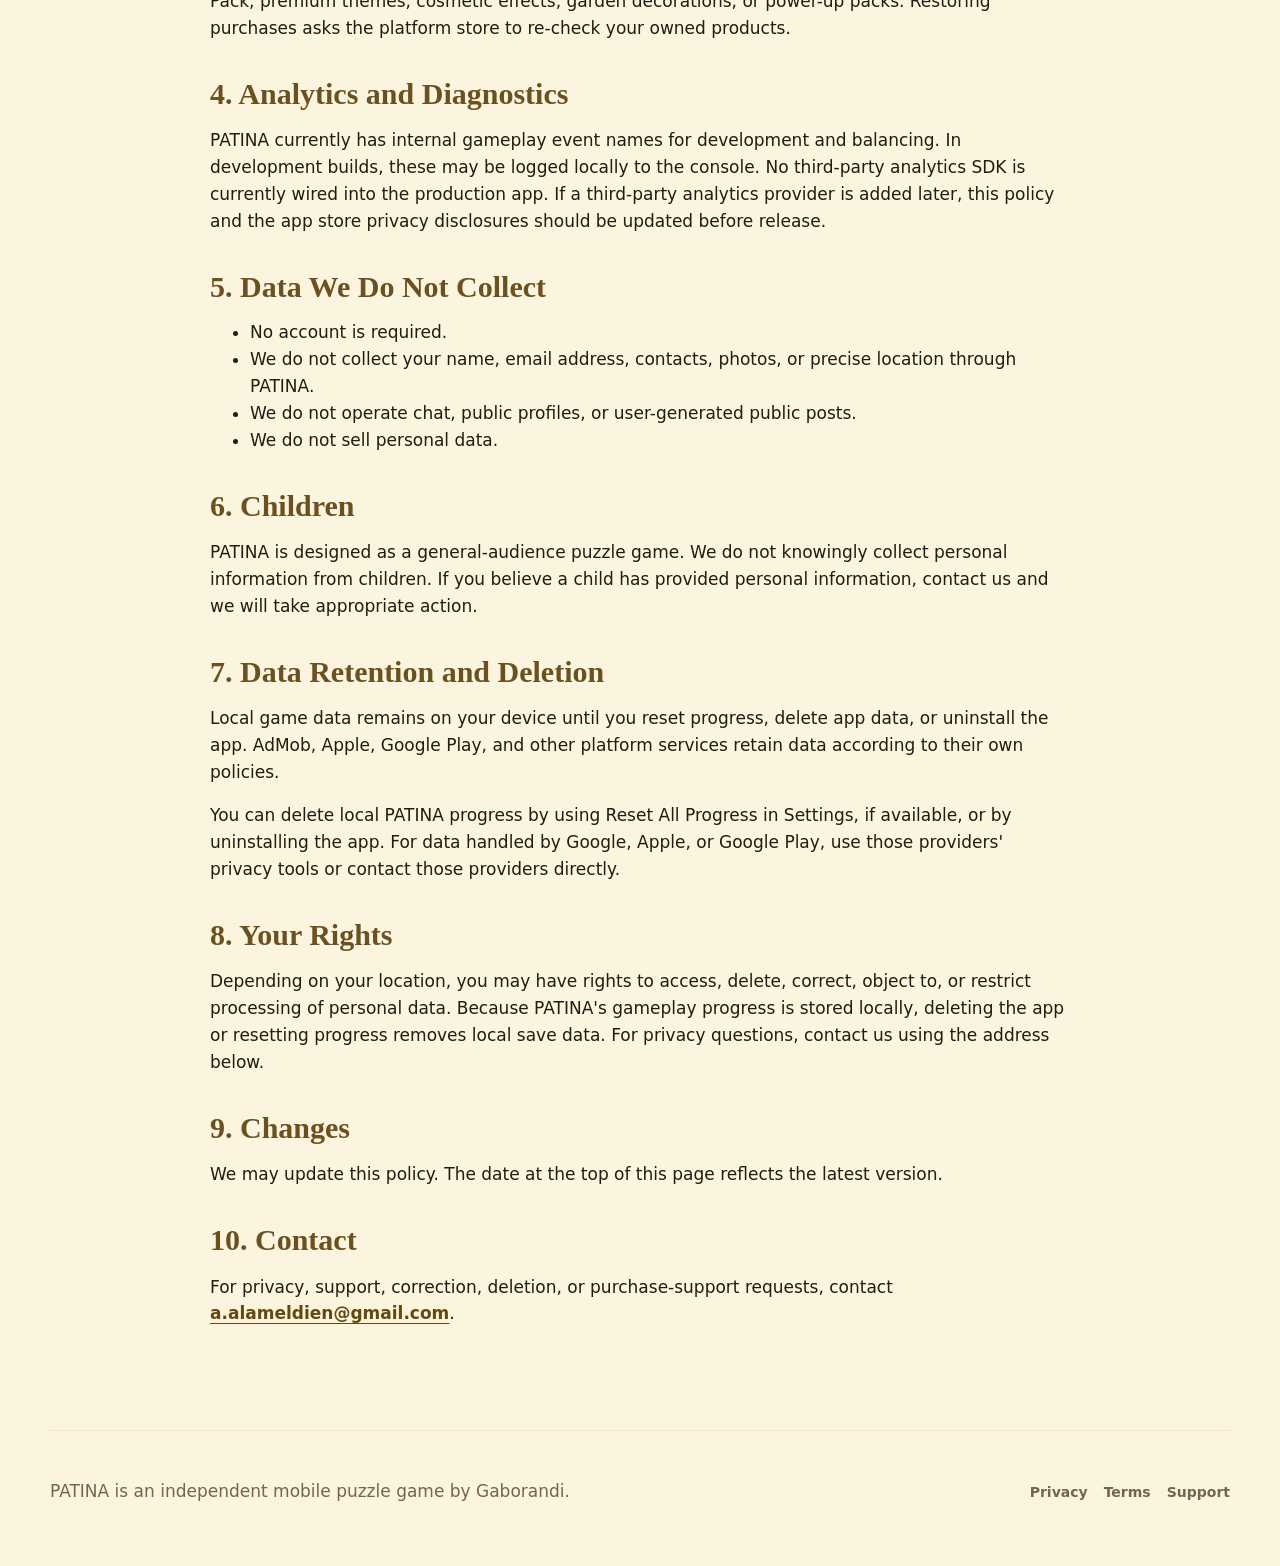
==== commit b43edf10: "Update PATINA site release copy" ====
--- a/privacy/index.html
+++ b/privacy/index.html
@@ -64,7 +64,7 @@
 
     <h2>2. Advertising and Consent</h2>
     <p>We may use Google AdMob to show advertisements. Rewarded ads are optional and are shown only when you choose to watch one for an in-game benefit. Interstitial ads, if enabled, appear only between gameplay moments and never during active puzzle play.</p>
-    <p>AdMob may process device identifiers, ad interaction data, approximate location, device information, and usage data to provide, limit, measure, and improve ads. Personalized advertising is subject to your consent where required. See <a href="https://policies.google.com/privacy">Google's Privacy Policy</a>.</p>
+    <p>AdMob may process device identifiers, advertising data, ad interaction data, approximate location, device information, usage data, and diagnostics such as crash or performance data to provide, limit, measure, and improve ads. Personalized advertising is subject to your consent where required. See <a href="https://policies.google.com/privacy">Google's Privacy Policy</a>.</p>
     <p>In regions where GDPR-style consent applies, PATINA uses Google's User Messaging Platform to request ad consent before requesting ads. If you decline or limit consent and Google still permits ad requests, PATINA requests non-personalized ads. You can reopen available ad privacy choices from the app's Settings screen.</p>
     <p>On iOS 14.5 and later, Apple's App Tracking Transparency prompt controls whether the app may track activity across other companies' apps and websites for personalized advertising. You can change this in iOS Settings &gt; Privacy &amp; Security &gt; Tracking.</p>
 
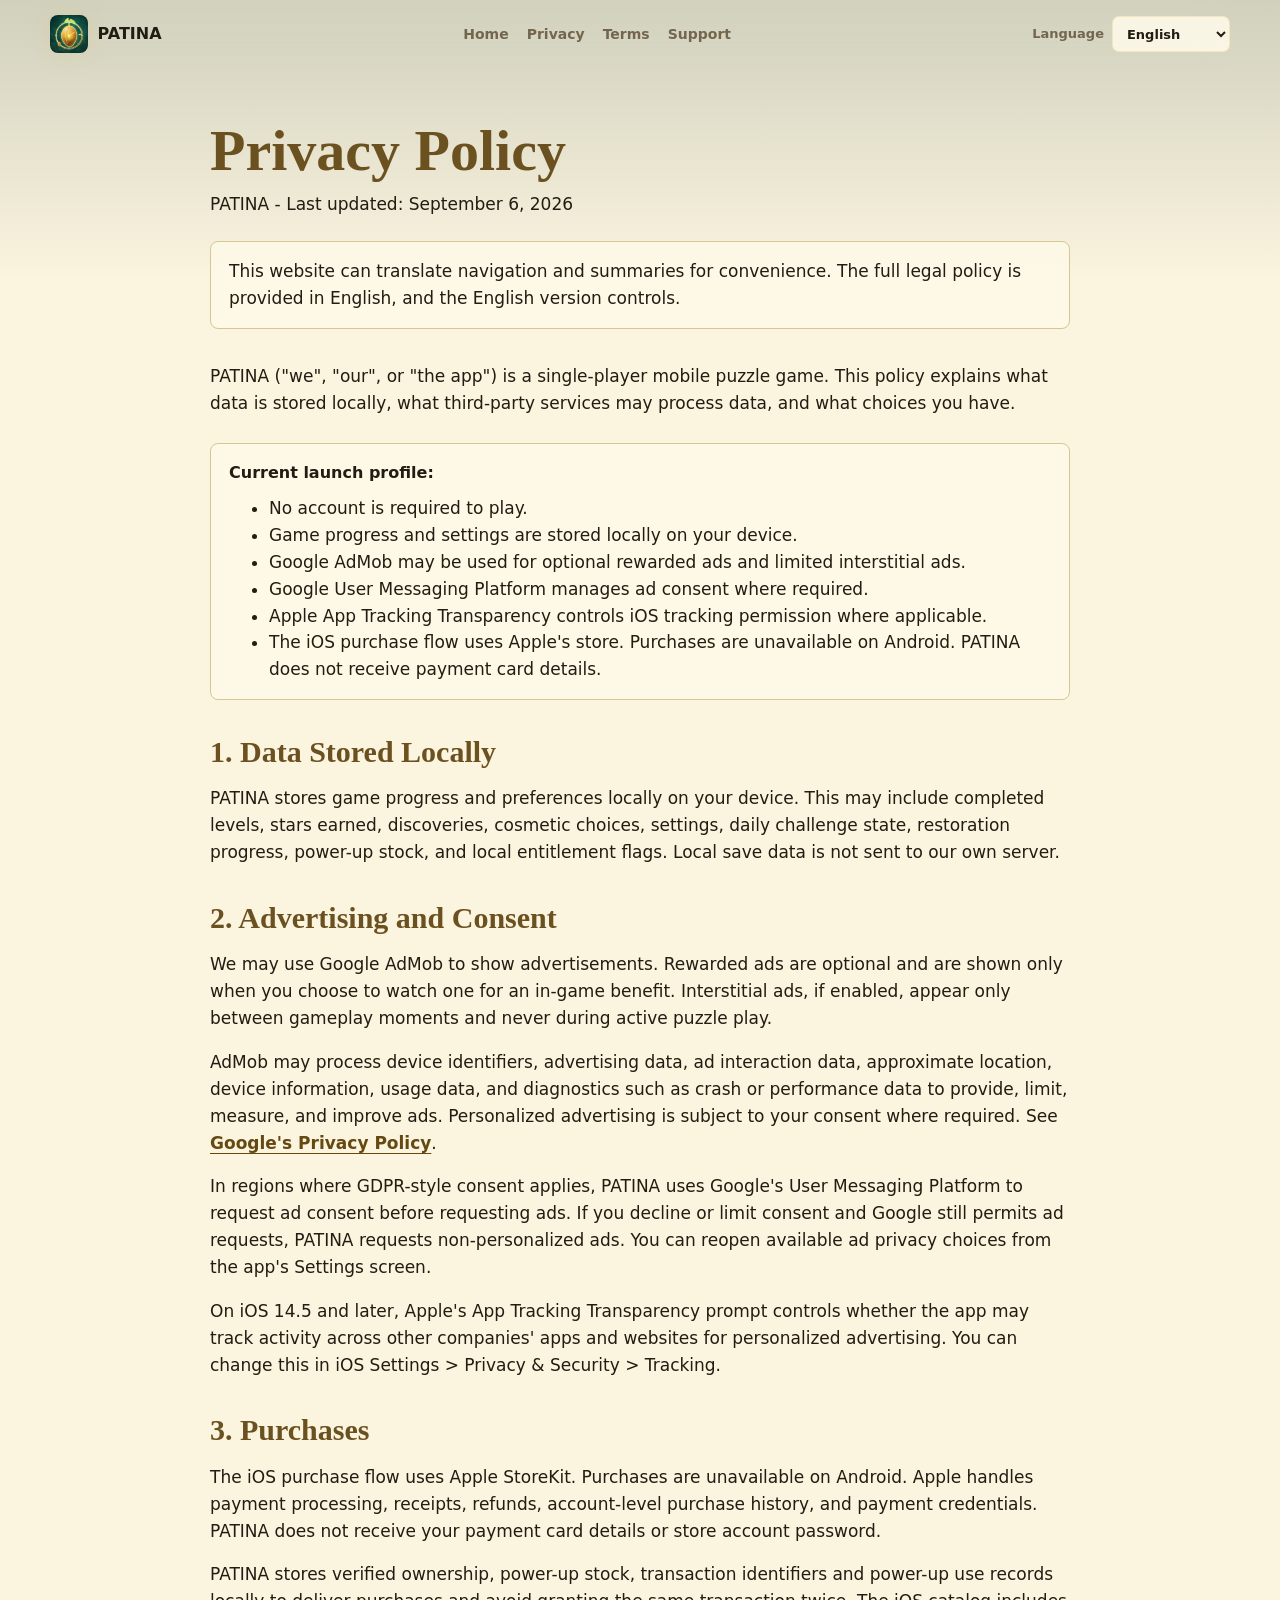
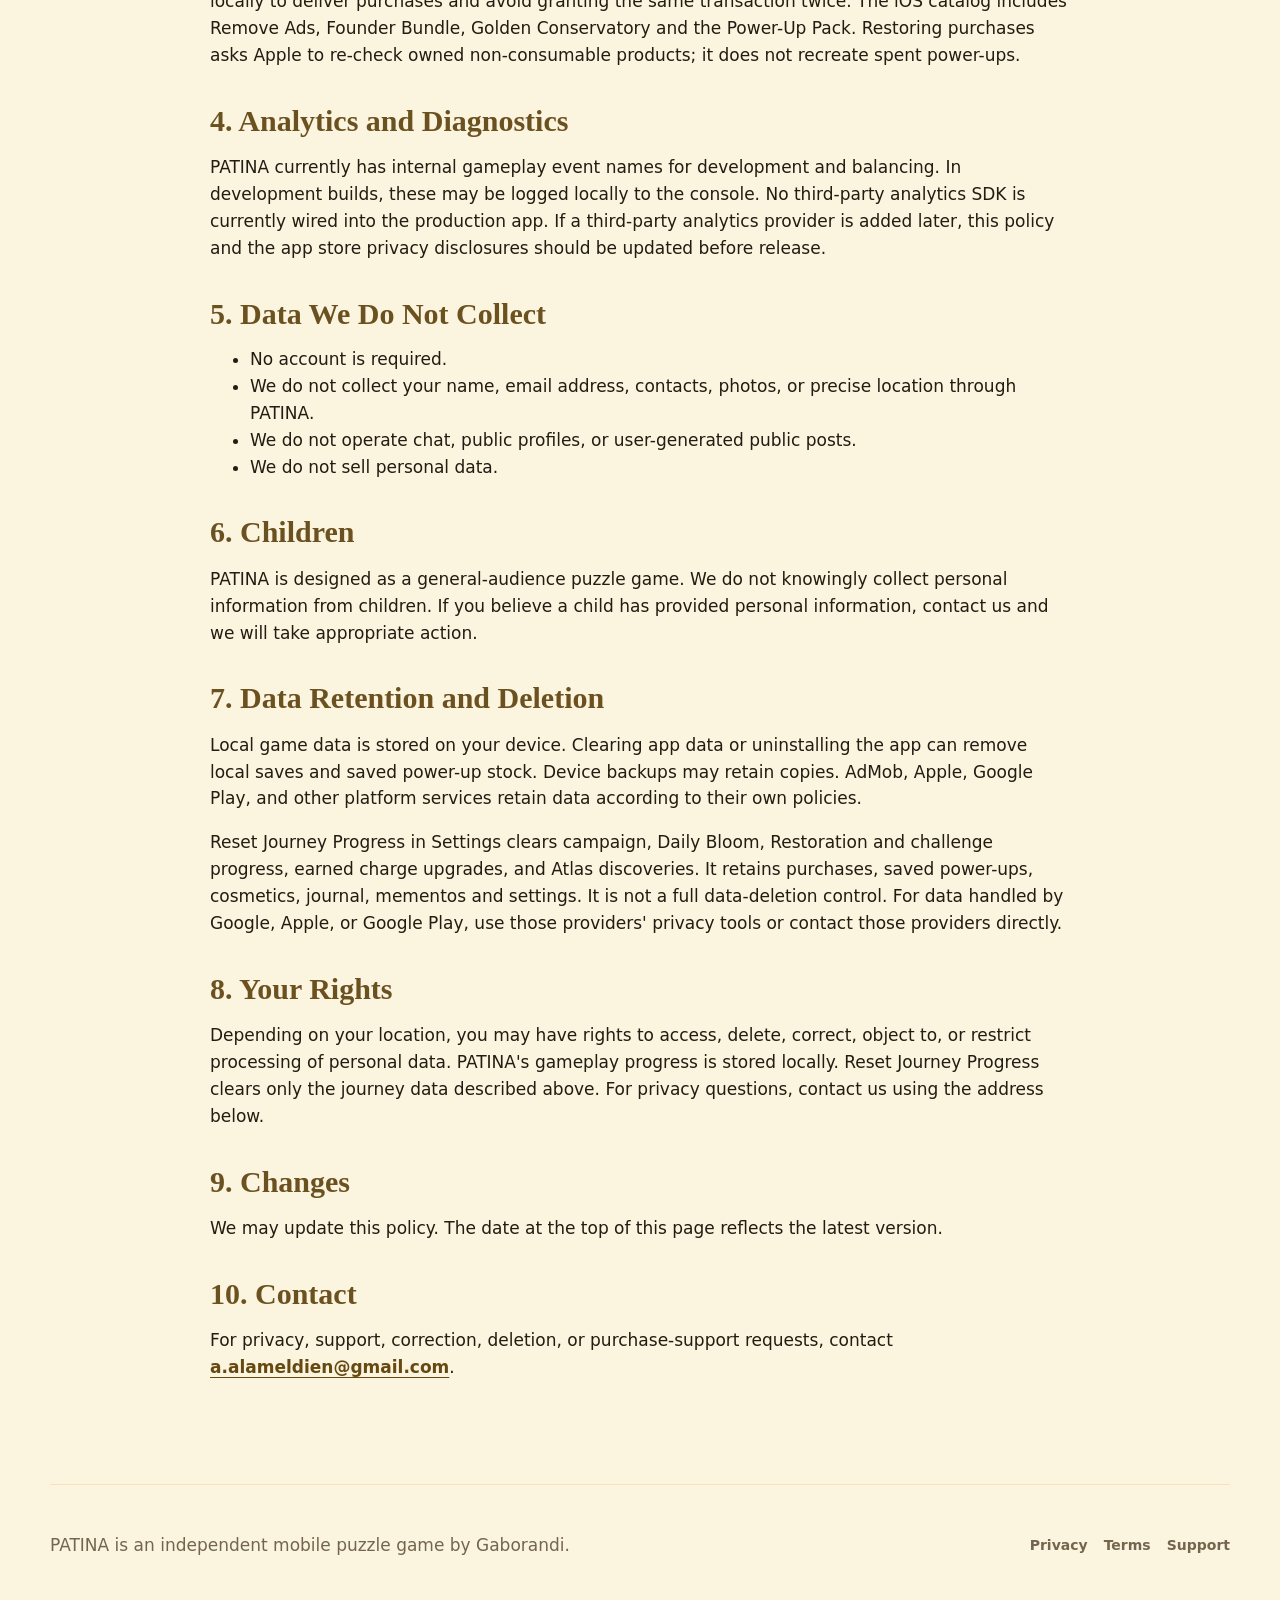
==== commit 8a92782b: "Publish approved PATINA privacy corrections" ====
--- a/privacy/index.html
+++ b/privacy/index.html
@@ -42,7 +42,7 @@
 
   <main id="main" class="legal-shell">
     <h1 data-i18n="legal.privacyTitle">Privacy Policy</h1>
-    <p class="legal-date">PATINA - Last updated: May 8, 2026</p>
+    <p class="legal-date">PATINA - Last updated: September 6, 2026</p>
     <p class="translation-note" data-i18n="common.translationNote">This website can translate navigation and summaries for convenience. The full legal policy is provided in English, and the English version controls.</p>
 
     <p>PATINA ("we", "our", or "the app") is a single-player mobile puzzle game. This policy explains what data is stored locally, what third-party services may process data, and what choices you have.</p>
@@ -55,7 +55,7 @@
         <li>Google AdMob may be used for optional rewarded ads and limited interstitial ads.</li>
         <li>Google User Messaging Platform manages ad consent where required.</li>
         <li>Apple App Tracking Transparency controls iOS tracking permission where applicable.</li>
-        <li>Purchases are handled through the platform store. PATINA does not receive payment card details.</li>
+        <li>The iOS purchase flow uses Apple's store. Purchases are unavailable on Android. PATINA does not receive payment card details.</li>
       </ul>
     </div>
 
@@ -69,8 +69,8 @@
     <p>On iOS 14.5 and later, Apple's App Tracking Transparency prompt controls whether the app may track activity across other companies' apps and websites for personalized advertising. You can change this in iOS Settings &gt; Privacy &amp; Security &gt; Tracking.</p>
 
     <h2>3. Purchases</h2>
-    <p>In-app purchases are processed by the platform store, such as Apple StoreKit on iOS. The store handles payment processing, receipts, refunds, account-level purchase history, and payment credentials. PATINA does not receive your payment card details or store account password.</p>
-    <p>PATINA stores local entitlement state needed to unlock purchases such as Remove Ads, Founder Pack, premium themes, cosmetic effects, garden decorations, or power-up packs. Restoring purchases asks the platform store to re-check your owned products.</p>
+    <p>The iOS purchase flow uses Apple StoreKit. Purchases are unavailable on Android. Apple handles payment processing, receipts, refunds, account-level purchase history, and payment credentials. PATINA does not receive your payment card details or store account password.</p>
+    <p>PATINA stores verified ownership, power-up stock, transaction identifiers and power-up use records locally to deliver purchases and avoid granting the same transaction twice. The iOS catalog includes Remove Ads, Founder Bundle, Golden Conservatory and the Power-Up Pack. Restoring purchases asks Apple to re-check owned non-consumable products; it does not recreate spent power-ups.</p>
 
     <h2>4. Analytics and Diagnostics</h2>
     <p>PATINA currently has internal gameplay event names for development and balancing. In development builds, these may be logged locally to the console. No third-party analytics SDK is currently wired into the production app. If a third-party analytics provider is added later, this policy and the app store privacy disclosures should be updated before release.</p>
@@ -87,11 +87,11 @@
     <p>PATINA is designed as a general-audience puzzle game. We do not knowingly collect personal information from children. If you believe a child has provided personal information, contact us and we will take appropriate action.</p>
 
     <h2>7. Data Retention and Deletion</h2>
-    <p>Local game data remains on your device until you reset progress, delete app data, or uninstall the app. AdMob, Apple, Google Play, and other platform services retain data according to their own policies.</p>
-    <p>You can delete local PATINA progress by using Reset All Progress in Settings, if available, or by uninstalling the app. For data handled by Google, Apple, or Google Play, use those providers' privacy tools or contact those providers directly.</p>
+    <p>Local game data is stored on your device. Clearing app data or uninstalling the app can remove local saves and saved power-up stock. Device backups may retain copies. AdMob, Apple, Google Play, and other platform services retain data according to their own policies.</p>
+    <p>Reset Journey Progress in Settings clears campaign, Daily Bloom, Restoration and challenge progress, earned charge upgrades, and Atlas discoveries. It retains purchases, saved power-ups, cosmetics, journal, mementos and settings. It is not a full data-deletion control. For data handled by Google, Apple, or Google Play, use those providers' privacy tools or contact those providers directly.</p>
 
     <h2>8. Your Rights</h2>
-    <p>Depending on your location, you may have rights to access, delete, correct, object to, or restrict processing of personal data. Because PATINA's gameplay progress is stored locally, deleting the app or resetting progress removes local save data. For privacy questions, contact us using the address below.</p>
+    <p>Depending on your location, you may have rights to access, delete, correct, object to, or restrict processing of personal data. PATINA's gameplay progress is stored locally. Reset Journey Progress clears only the journey data described above. For privacy questions, contact us using the address below.</p>
 
     <h2>9. Changes</h2>
     <p>We may update this policy. The date at the top of this page reflects the latest version.</p>
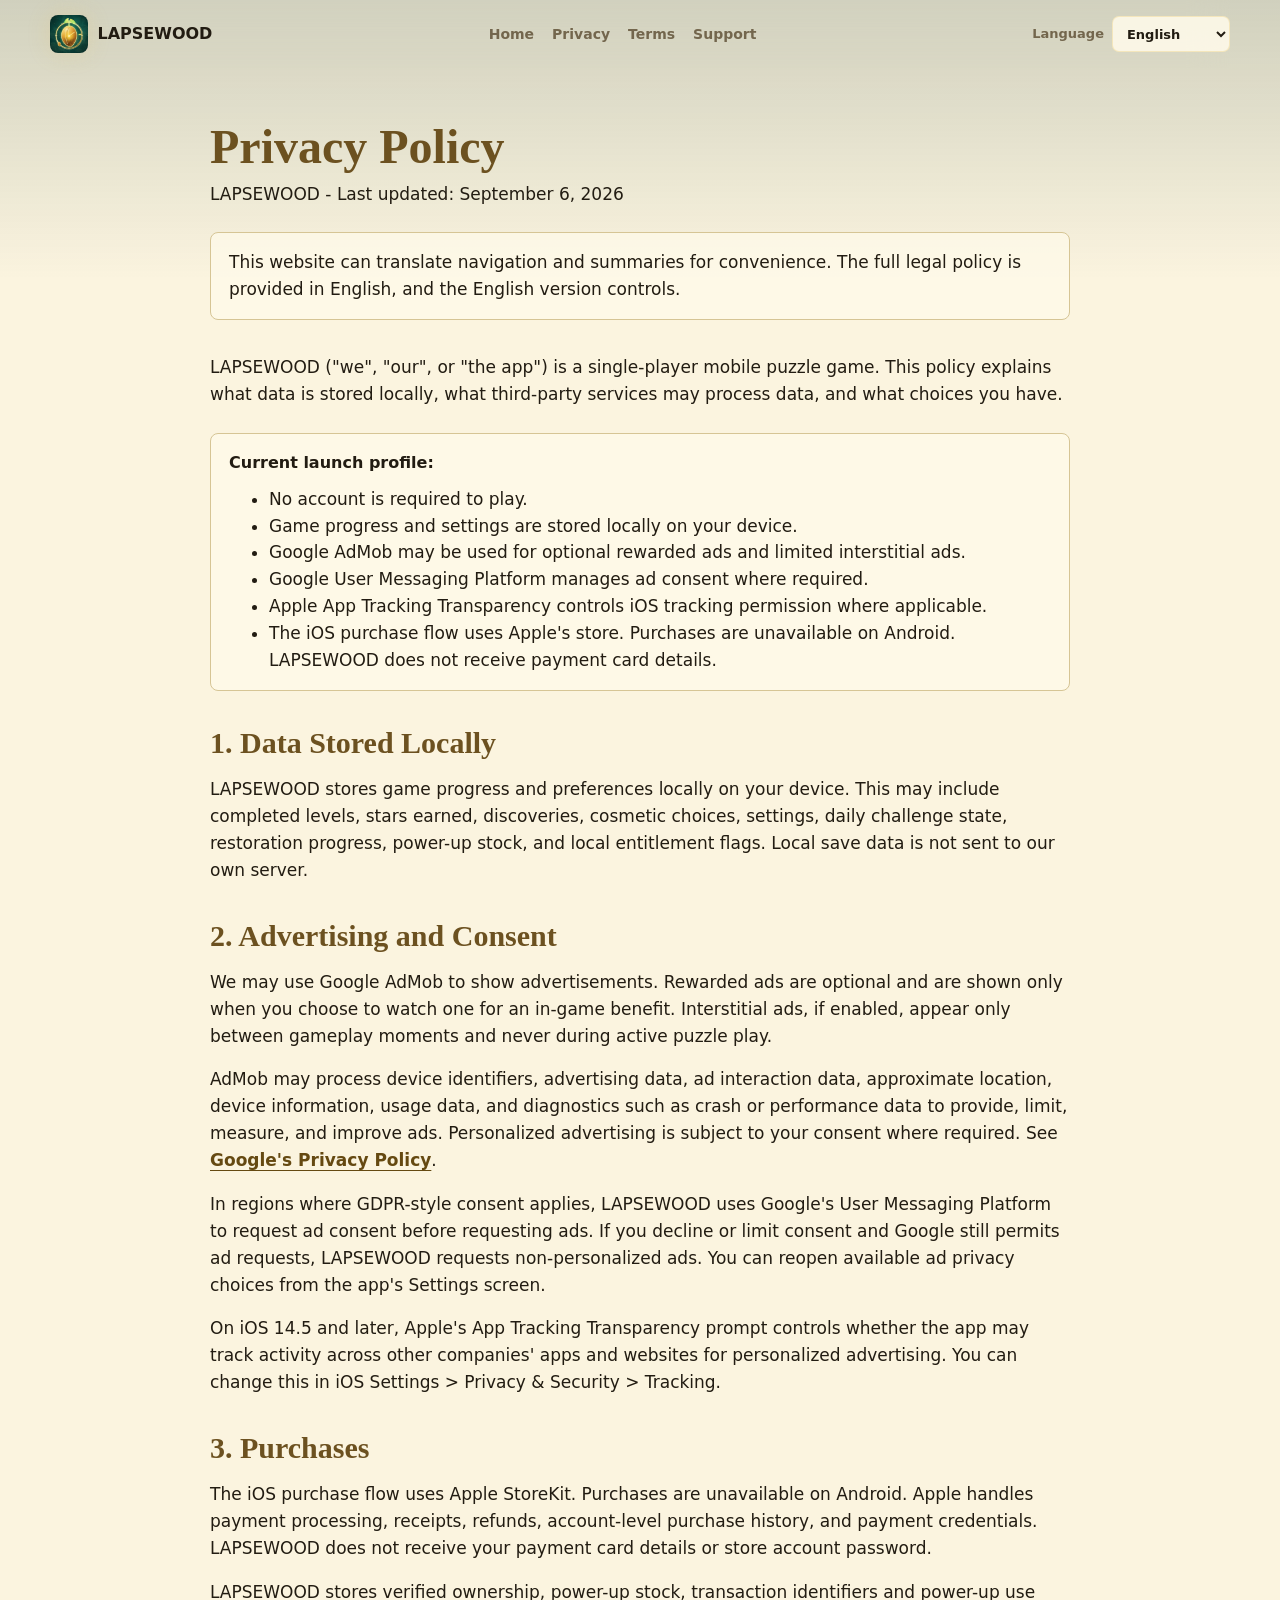
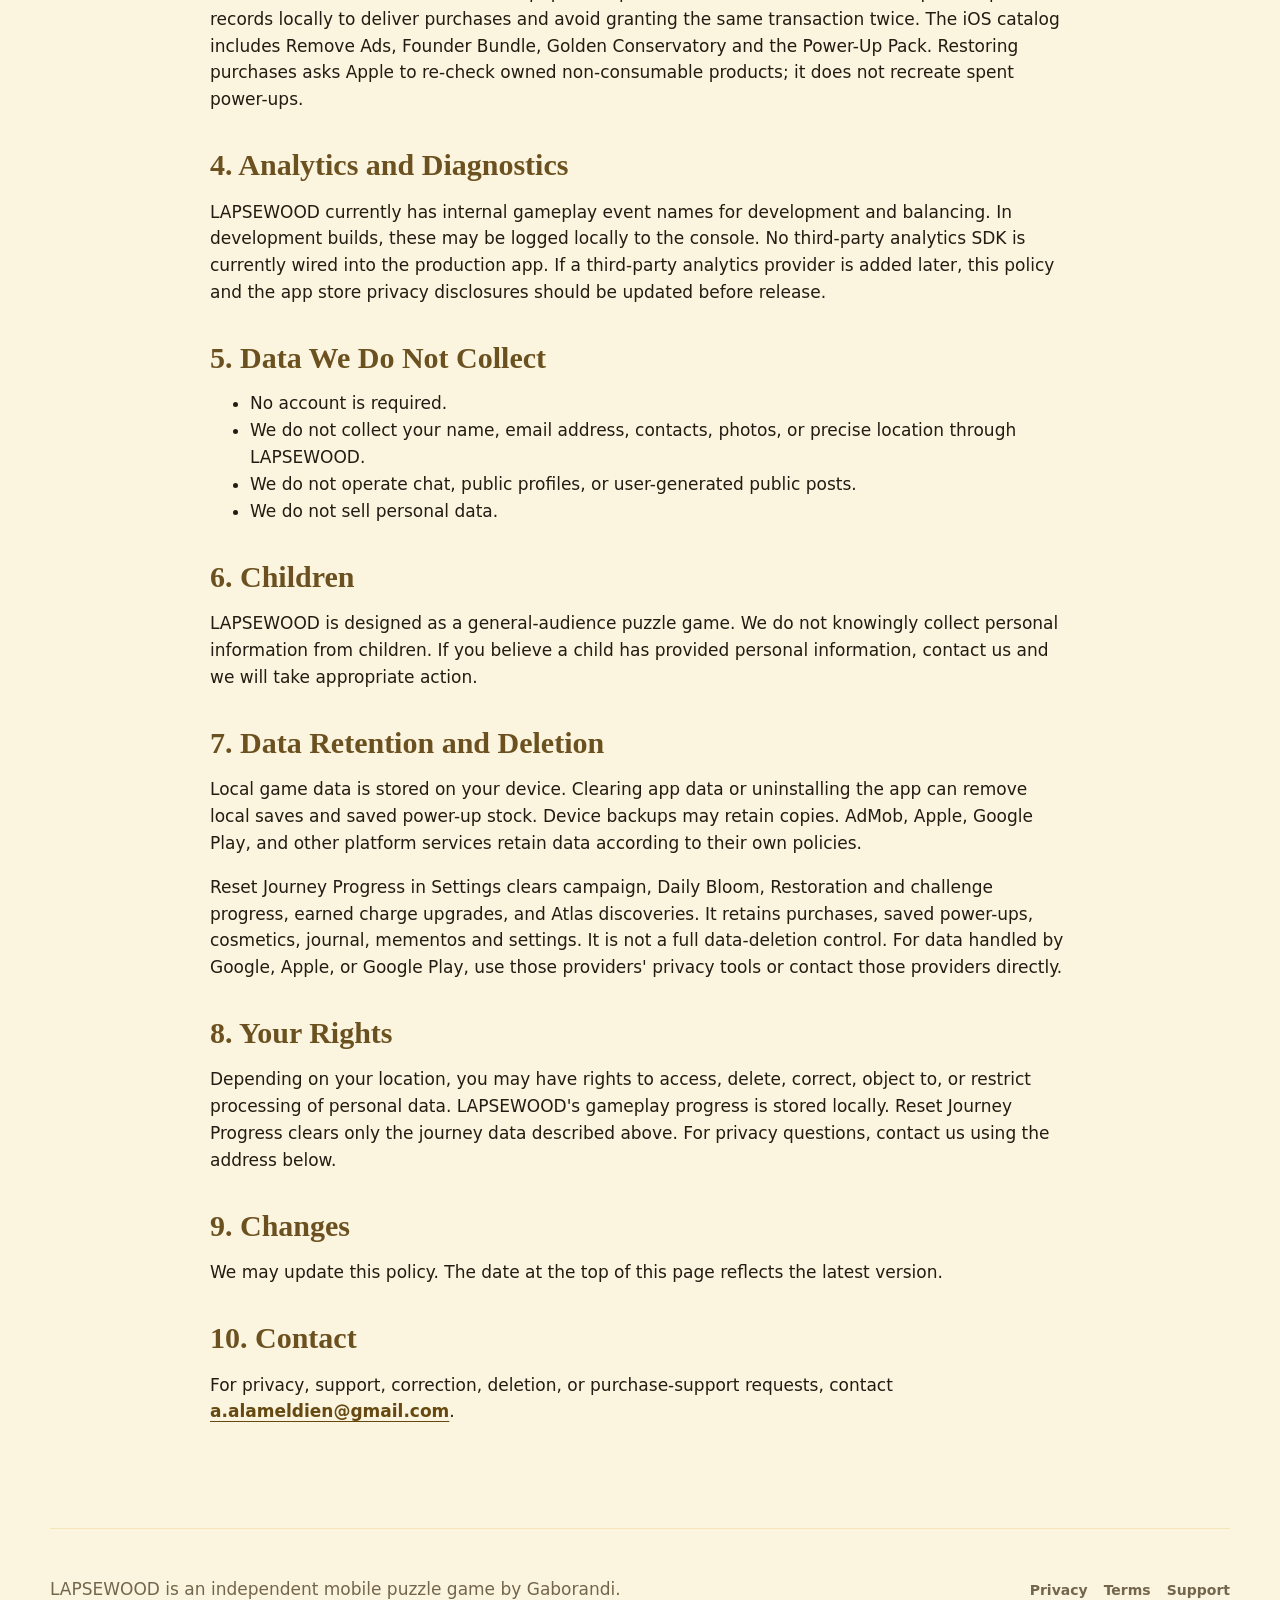
==== commit 9a32dd87: "Publish approved Lapsewood privacy-page name" ====
--- a/privacy/index.html
+++ b/privacy/index.html
@@ -4,8 +4,8 @@
   <meta charset="utf-8">
   <meta name="viewport" content="width=device-width, initial-scale=1">
   <meta name="theme-color" content="#fbf4df">
-  <meta name="description" content="Privacy Policy for PATINA, including local progress, Google AdMob, UMP consent, ATT, StoreKit purchases, and support choices.">
-  <title>Privacy Policy - PATINA</title>
+  <meta name="description" content="Privacy Policy for LAPSEWOOD, including local progress, Google AdMob, UMP consent, ATT, StoreKit purchases, and support choices.">
+  <title>Privacy Policy - LAPSEWOOD</title>
   <link rel="icon" href="../assets/patina-icon.png">
   <link rel="stylesheet" href="../assets/site.css">
 </head>
@@ -13,9 +13,9 @@
   <a class="skip-link" href="#main" data-i18n="common.skip">Skip to content</a>
 
   <header class="site-header">
-    <a class="brand" href="../" aria-label="PATINA home">
+    <a class="brand" href="../" aria-label="LAPSEWOOD home">
       <img src="../assets/patina-icon.png" alt="" width="38" height="38">
-      <span>PATINA</span>
+      <span>LAPSEWOOD</span>
     </a>
     <nav class="site-nav" aria-label="Primary">
       <a href="../" data-i18n="common.home">Home</a>
@@ -42,10 +42,10 @@
 
   <main id="main" class="legal-shell">
     <h1 data-i18n="legal.privacyTitle">Privacy Policy</h1>
-    <p class="legal-date">PATINA - Last updated: September 6, 2026</p>
+    <p class="legal-date">LAPSEWOOD - Last updated: September 6, 2026</p>
     <p class="translation-note" data-i18n="common.translationNote">This website can translate navigation and summaries for convenience. The full legal policy is provided in English, and the English version controls.</p>
 
-    <p>PATINA ("we", "our", or "the app") is a single-player mobile puzzle game. This policy explains what data is stored locally, what third-party services may process data, and what choices you have.</p>
+    <p>LAPSEWOOD ("we", "our", or "the app") is a single-player mobile puzzle game. This policy explains what data is stored locally, what third-party services may process data, and what choices you have.</p>
 
     <div class="legal-summary" aria-label="Privacy summary">
       <strong>Current launch profile:</strong>
@@ -55,43 +55,43 @@
         <li>Google AdMob may be used for optional rewarded ads and limited interstitial ads.</li>
         <li>Google User Messaging Platform manages ad consent where required.</li>
         <li>Apple App Tracking Transparency controls iOS tracking permission where applicable.</li>
-        <li>The iOS purchase flow uses Apple's store. Purchases are unavailable on Android. PATINA does not receive payment card details.</li>
+        <li>The iOS purchase flow uses Apple's store. Purchases are unavailable on Android. LAPSEWOOD does not receive payment card details.</li>
       </ul>
     </div>
 
     <h2>1. Data Stored Locally</h2>
-    <p>PATINA stores game progress and preferences locally on your device. This may include completed levels, stars earned, discoveries, cosmetic choices, settings, daily challenge state, restoration progress, power-up stock, and local entitlement flags. Local save data is not sent to our own server.</p>
+    <p>LAPSEWOOD stores game progress and preferences locally on your device. This may include completed levels, stars earned, discoveries, cosmetic choices, settings, daily challenge state, restoration progress, power-up stock, and local entitlement flags. Local save data is not sent to our own server.</p>
 
     <h2>2. Advertising and Consent</h2>
     <p>We may use Google AdMob to show advertisements. Rewarded ads are optional and are shown only when you choose to watch one for an in-game benefit. Interstitial ads, if enabled, appear only between gameplay moments and never during active puzzle play.</p>
     <p>AdMob may process device identifiers, advertising data, ad interaction data, approximate location, device information, usage data, and diagnostics such as crash or performance data to provide, limit, measure, and improve ads. Personalized advertising is subject to your consent where required. See <a href="https://policies.google.com/privacy">Google's Privacy Policy</a>.</p>
-    <p>In regions where GDPR-style consent applies, PATINA uses Google's User Messaging Platform to request ad consent before requesting ads. If you decline or limit consent and Google still permits ad requests, PATINA requests non-personalized ads. You can reopen available ad privacy choices from the app's Settings screen.</p>
+    <p>In regions where GDPR-style consent applies, LAPSEWOOD uses Google's User Messaging Platform to request ad consent before requesting ads. If you decline or limit consent and Google still permits ad requests, LAPSEWOOD requests non-personalized ads. You can reopen available ad privacy choices from the app's Settings screen.</p>
     <p>On iOS 14.5 and later, Apple's App Tracking Transparency prompt controls whether the app may track activity across other companies' apps and websites for personalized advertising. You can change this in iOS Settings &gt; Privacy &amp; Security &gt; Tracking.</p>
 
     <h2>3. Purchases</h2>
-    <p>The iOS purchase flow uses Apple StoreKit. Purchases are unavailable on Android. Apple handles payment processing, receipts, refunds, account-level purchase history, and payment credentials. PATINA does not receive your payment card details or store account password.</p>
-    <p>PATINA stores verified ownership, power-up stock, transaction identifiers and power-up use records locally to deliver purchases and avoid granting the same transaction twice. The iOS catalog includes Remove Ads, Founder Bundle, Golden Conservatory and the Power-Up Pack. Restoring purchases asks Apple to re-check owned non-consumable products; it does not recreate spent power-ups.</p>
+    <p>The iOS purchase flow uses Apple StoreKit. Purchases are unavailable on Android. Apple handles payment processing, receipts, refunds, account-level purchase history, and payment credentials. LAPSEWOOD does not receive your payment card details or store account password.</p>
+    <p>LAPSEWOOD stores verified ownership, power-up stock, transaction identifiers and power-up use records locally to deliver purchases and avoid granting the same transaction twice. The iOS catalog includes Remove Ads, Founder Bundle, Golden Conservatory and the Power-Up Pack. Restoring purchases asks Apple to re-check owned non-consumable products; it does not recreate spent power-ups.</p>
 
     <h2>4. Analytics and Diagnostics</h2>
-    <p>PATINA currently has internal gameplay event names for development and balancing. In development builds, these may be logged locally to the console. No third-party analytics SDK is currently wired into the production app. If a third-party analytics provider is added later, this policy and the app store privacy disclosures should be updated before release.</p>
+    <p>LAPSEWOOD currently has internal gameplay event names for development and balancing. In development builds, these may be logged locally to the console. No third-party analytics SDK is currently wired into the production app. If a third-party analytics provider is added later, this policy and the app store privacy disclosures should be updated before release.</p>
 
     <h2>5. Data We Do Not Collect</h2>
     <ul>
       <li>No account is required.</li>
-      <li>We do not collect your name, email address, contacts, photos, or precise location through PATINA.</li>
+      <li>We do not collect your name, email address, contacts, photos, or precise location through LAPSEWOOD.</li>
       <li>We do not operate chat, public profiles, or user-generated public posts.</li>
       <li>We do not sell personal data.</li>
     </ul>
 
     <h2>6. Children</h2>
-    <p>PATINA is designed as a general-audience puzzle game. We do not knowingly collect personal information from children. If you believe a child has provided personal information, contact us and we will take appropriate action.</p>
+    <p>LAPSEWOOD is designed as a general-audience puzzle game. We do not knowingly collect personal information from children. If you believe a child has provided personal information, contact us and we will take appropriate action.</p>
 
     <h2>7. Data Retention and Deletion</h2>
     <p>Local game data is stored on your device. Clearing app data or uninstalling the app can remove local saves and saved power-up stock. Device backups may retain copies. AdMob, Apple, Google Play, and other platform services retain data according to their own policies.</p>
     <p>Reset Journey Progress in Settings clears campaign, Daily Bloom, Restoration and challenge progress, earned charge upgrades, and Atlas discoveries. It retains purchases, saved power-ups, cosmetics, journal, mementos and settings. It is not a full data-deletion control. For data handled by Google, Apple, or Google Play, use those providers' privacy tools or contact those providers directly.</p>
 
     <h2>8. Your Rights</h2>
-    <p>Depending on your location, you may have rights to access, delete, correct, object to, or restrict processing of personal data. PATINA's gameplay progress is stored locally. Reset Journey Progress clears only the journey data described above. For privacy questions, contact us using the address below.</p>
+    <p>Depending on your location, you may have rights to access, delete, correct, object to, or restrict processing of personal data. LAPSEWOOD's gameplay progress is stored locally. Reset Journey Progress clears only the journey data described above. For privacy questions, contact us using the address below.</p>
 
     <h2>9. Changes</h2>
     <p>We may update this policy. The date at the top of this page reflects the latest version.</p>
@@ -101,7 +101,7 @@
   </main>
 
   <footer class="site-footer">
-    <p data-i18n="common.footer">PATINA is an independent mobile puzzle game by Gaborandi.</p>
+    <p data-i18n="common.footer">LAPSEWOOD is an independent mobile puzzle game by Gaborandi.</p>
     <nav aria-label="Footer">
       <a href="../privacy/" data-i18n="common.privacy">Privacy</a>
       <a href="../terms/" data-i18n="common.terms">Terms</a>
--- a/assets/site.css
+++ b/assets/site.css
@@ -310,11 +310,12 @@
 }
 
 h1 {
-  max-width: 9ch;
+  max-width: 100%;
+  white-space: nowrap;
   margin: 0;
   color: var(--gold-soft);
   font-family: Georgia, "Times New Roman", serif;
-  font-size: 82px;
+  font-size: clamp(36px, 5vw, 64px);
   line-height: 0.94;
   text-shadow: 0 0 30px rgba(231, 191, 85, 0.22);
 }
@@ -808,7 +809,7 @@
 .legal-shell h1 {
   max-width: none;
   color: #6c5120;
-  font-size: 58px;
+  font-size: clamp(28px, 8.5vw, 48px);
   text-shadow: none;
 }
 
@@ -952,7 +953,7 @@
   }
 
   h1 {
-    font-size: 58px;
+    font-size: clamp(28px, 8.5vw, 48px);
   }
 
   .feature-grid,
